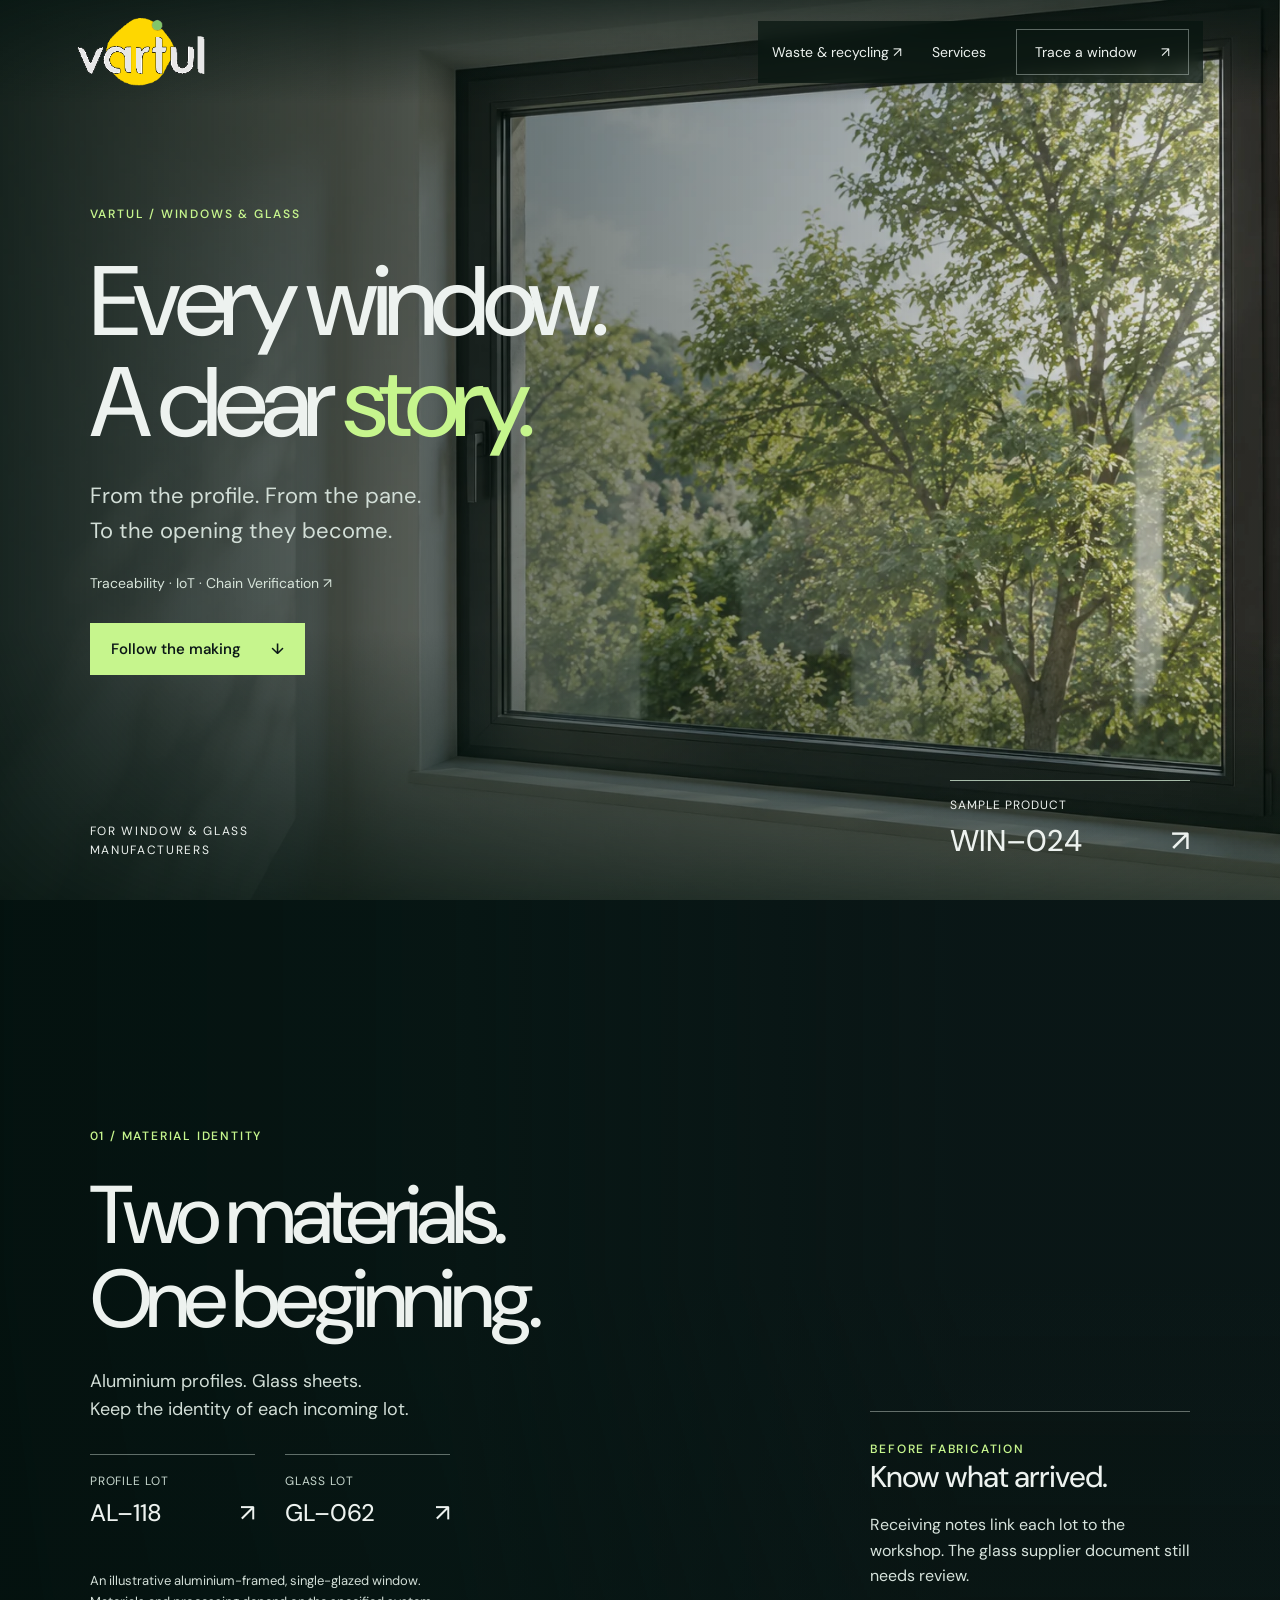
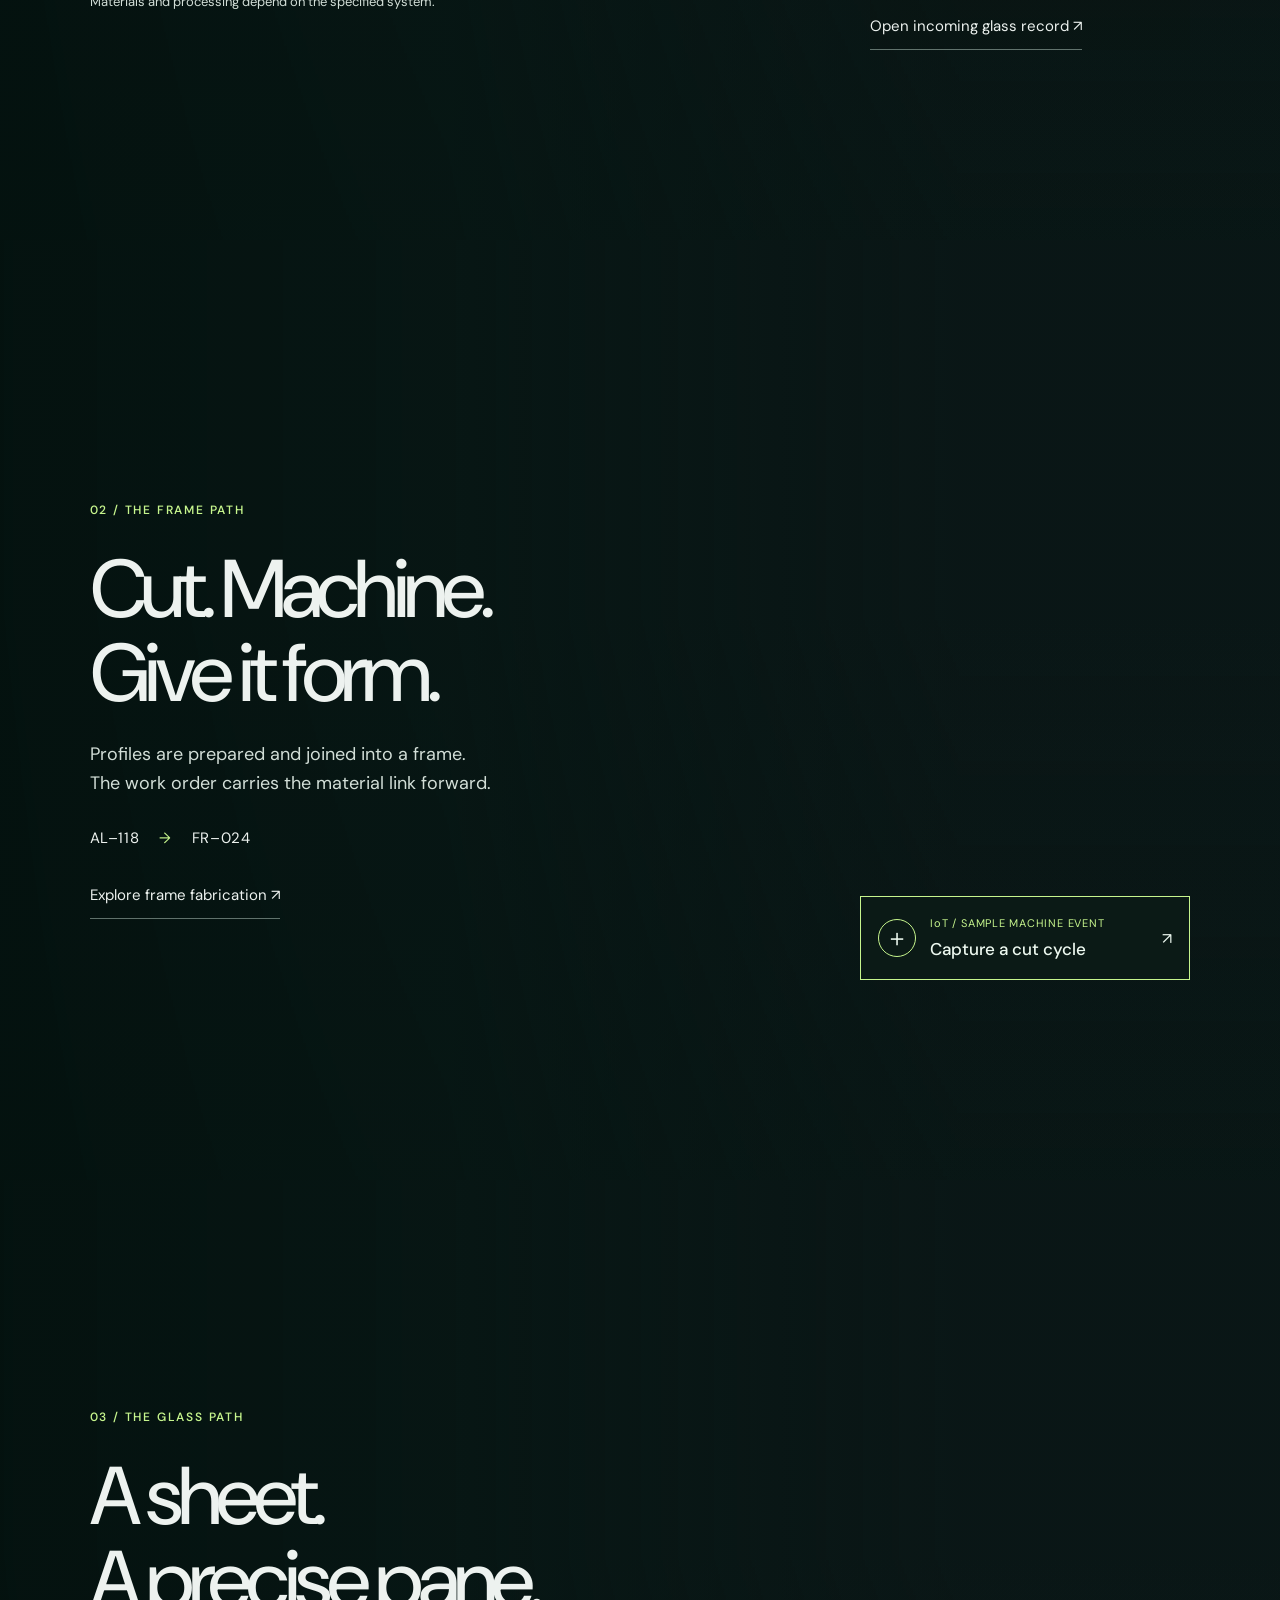
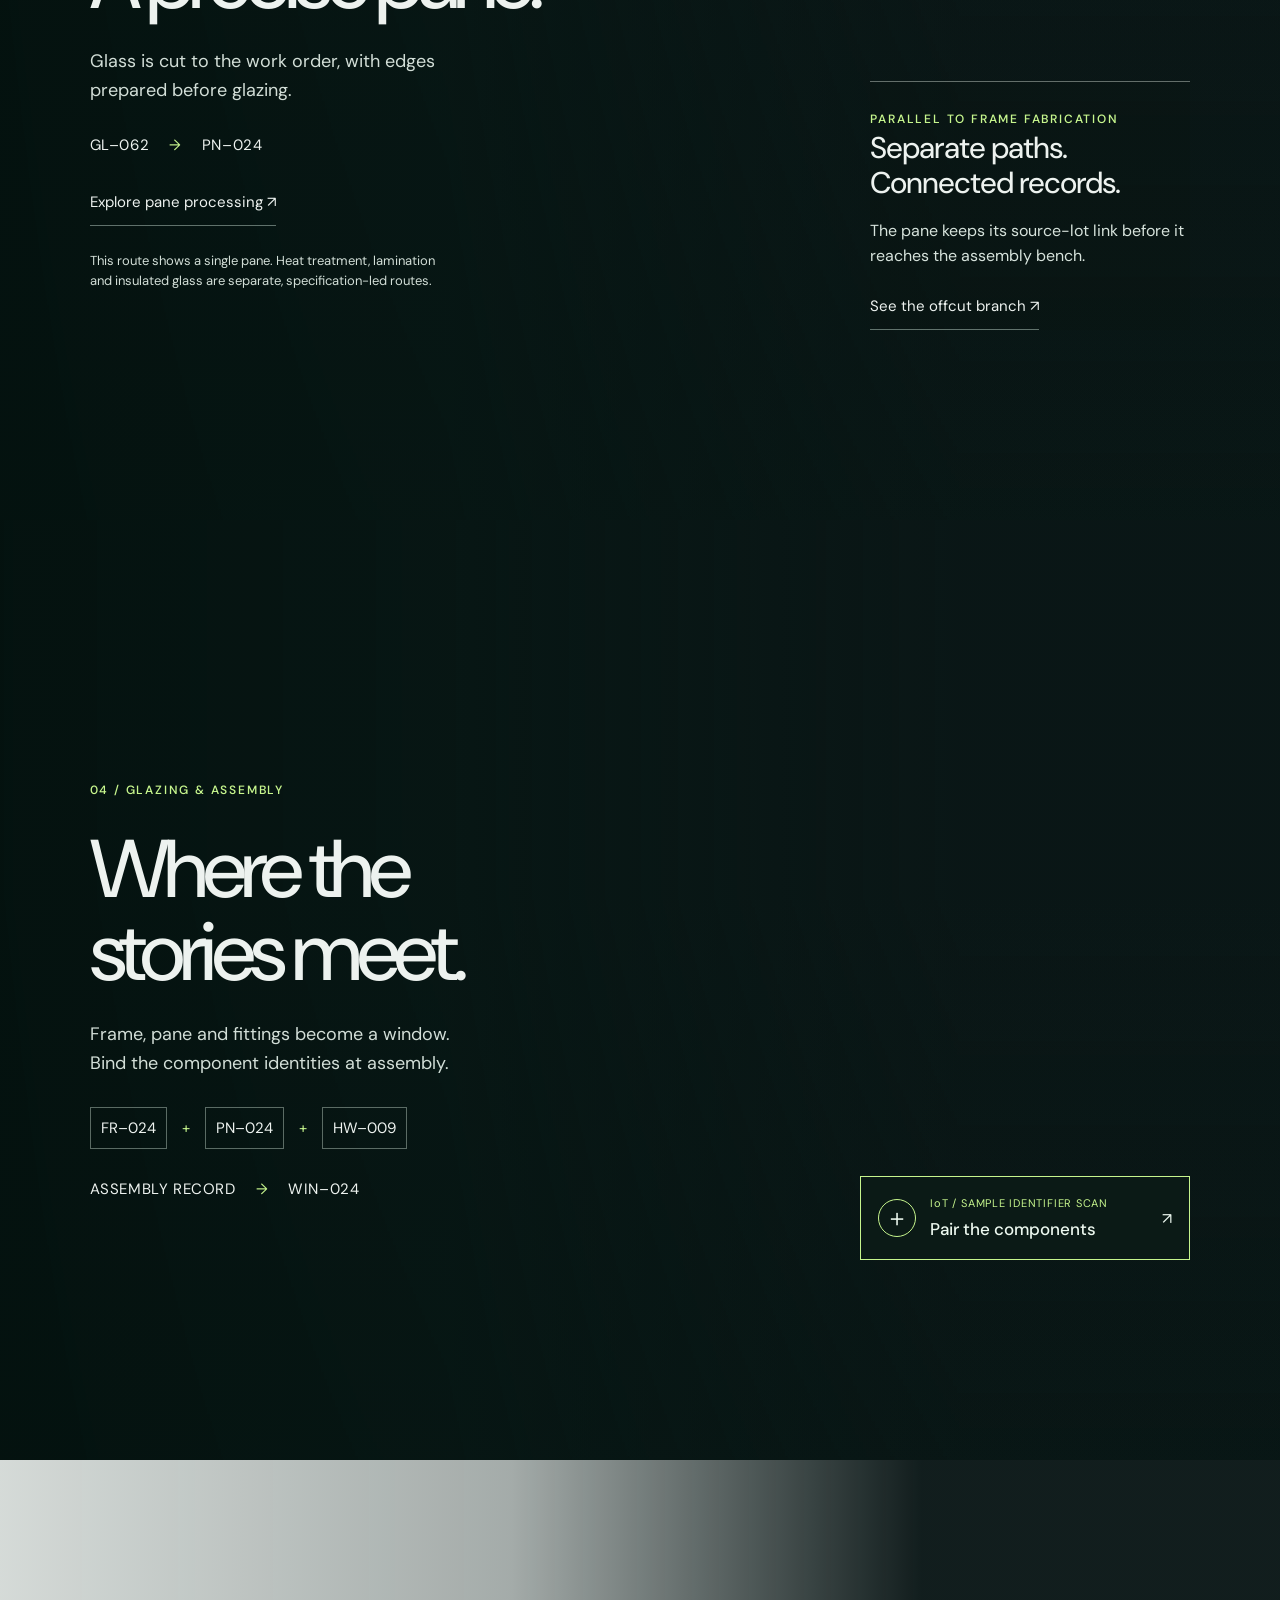
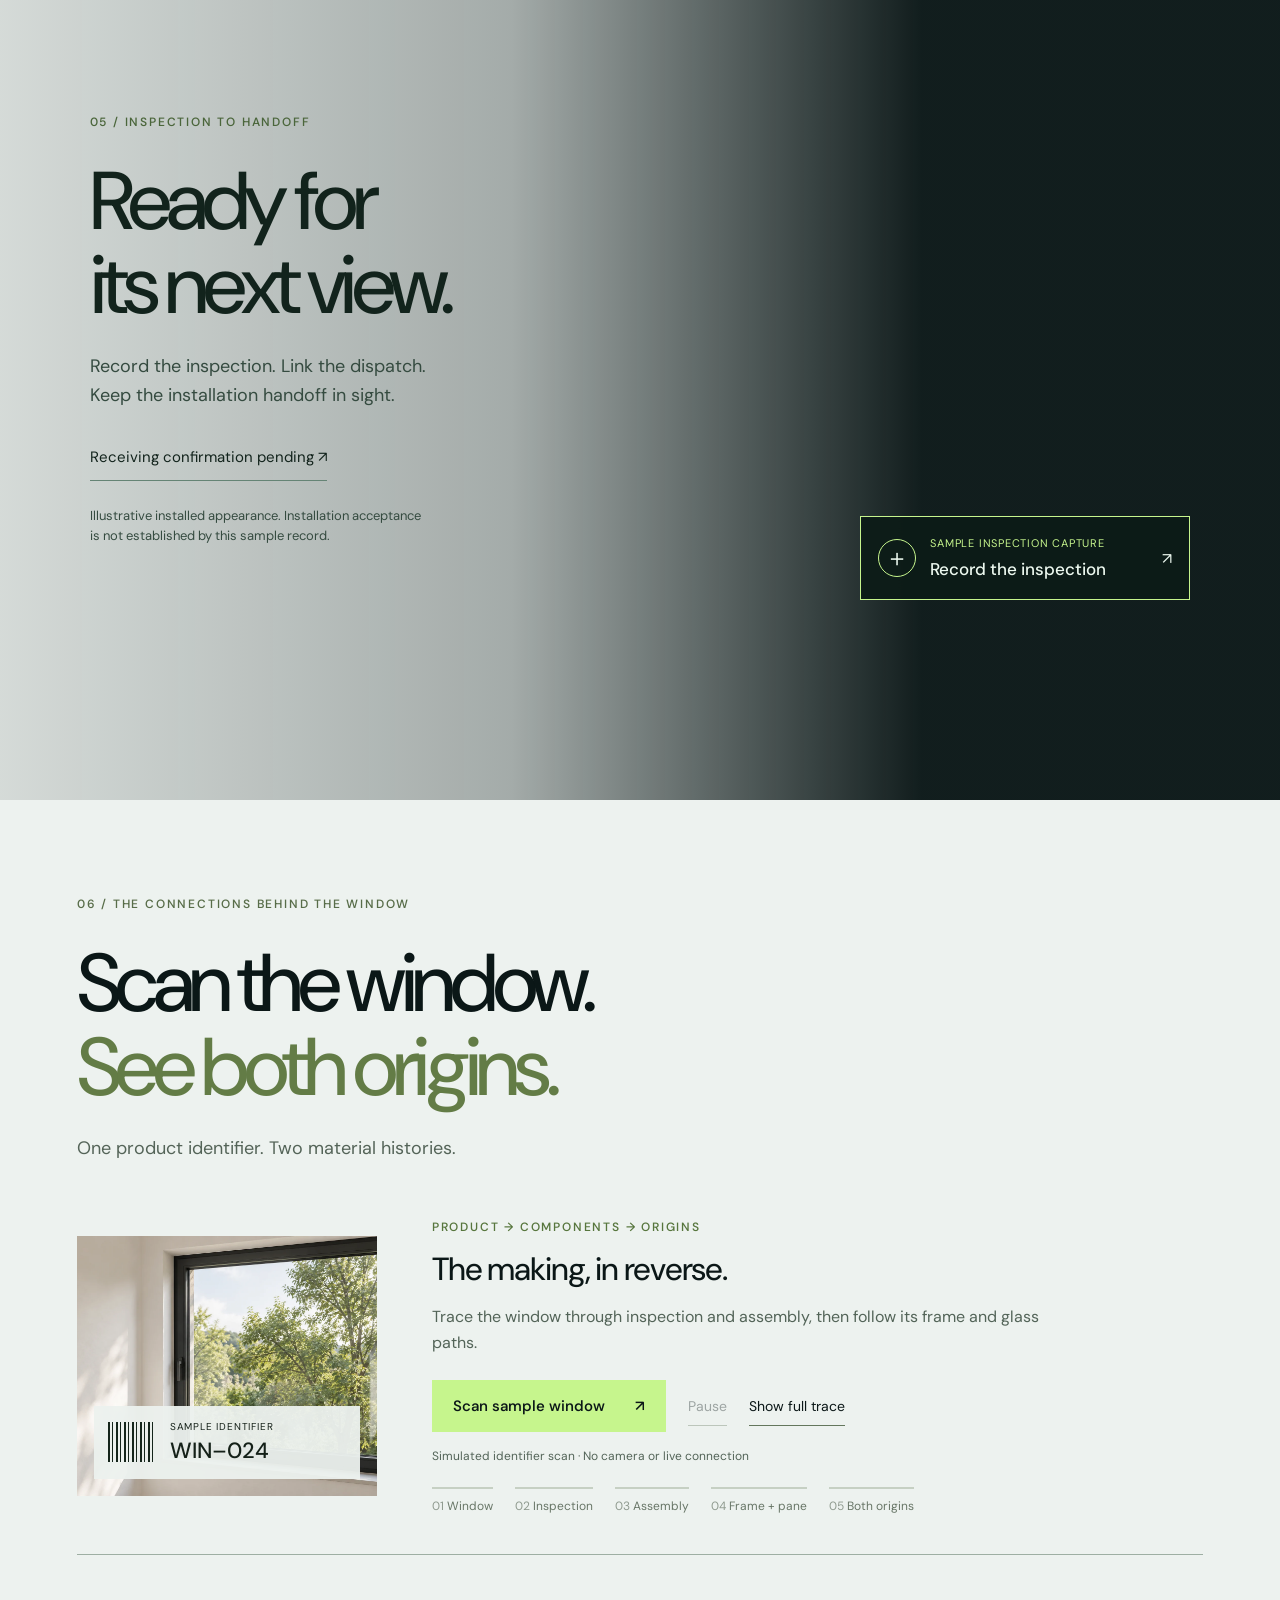
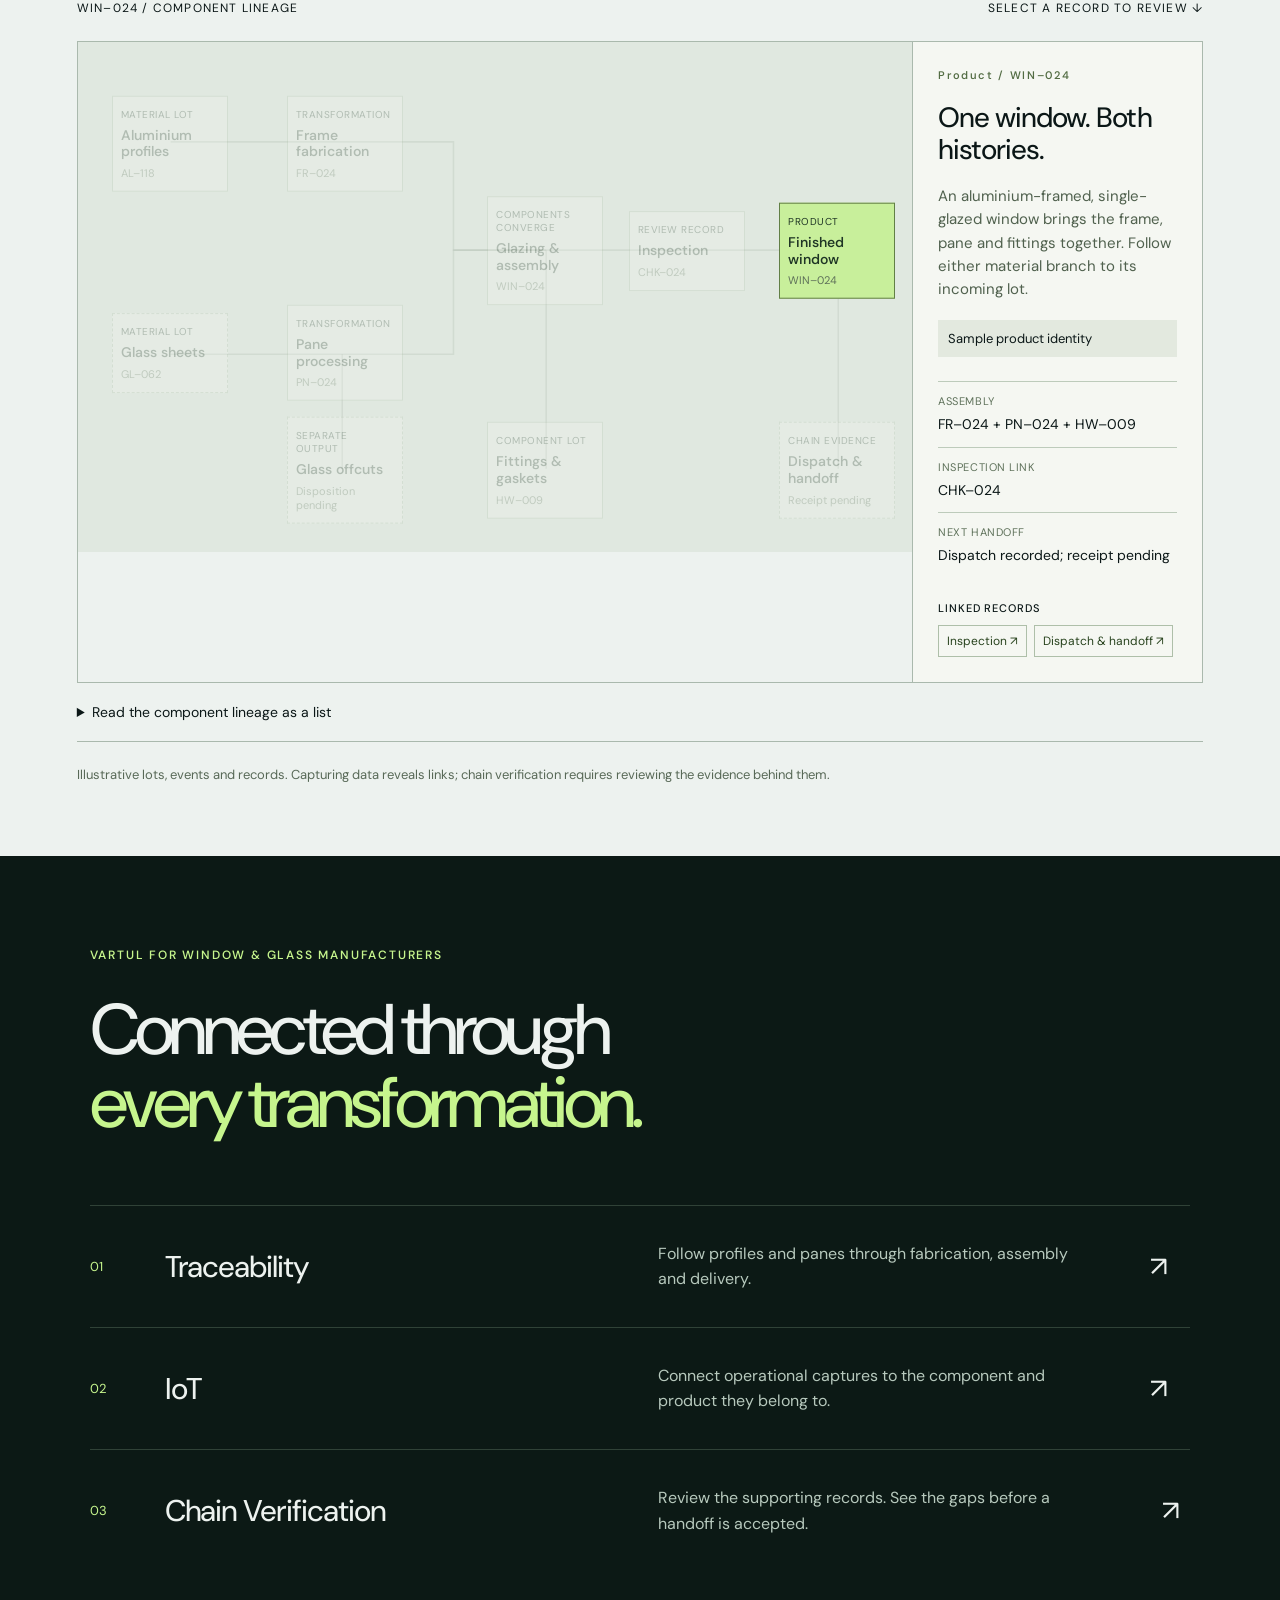
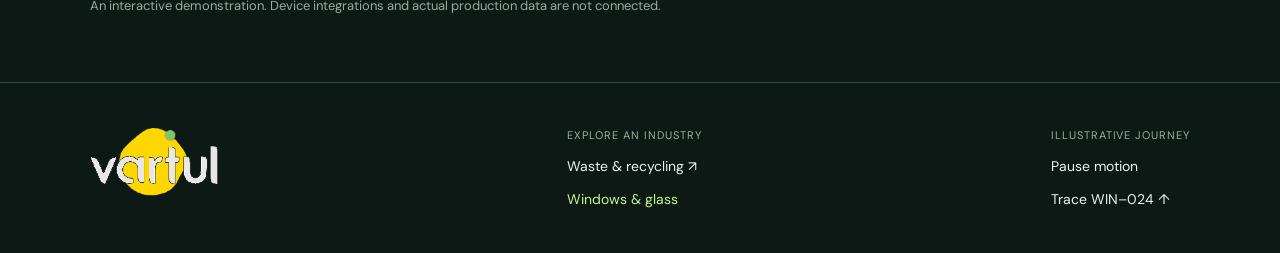
==== fenestration/index.html @ e4c8291f "Add windows and glass manufacturing companion journey" ====
<!doctype html>
<html lang="en">
<head><meta charset="utf-8"><meta name="viewport" content="width=device-width,initial-scale=1"><title>Vartul — Every window has a story.</title><meta name="description" content="Trace an illustrative aluminium window from profile and glass lots to fabrication, assembly and handoff. Explore IoT capture and chain records with Vartul."><meta name="robots" content="noindex,nofollow"><link rel="icon" href="../vartul-logo.png"><link rel="stylesheet" href="style.css?v=1"><script src="app.js?v=1" defer></script></head>
<body>
<svg class="filter-def" aria-hidden="true"><defs><filter id="white-lettering" color-interpolation-filters="sRGB"><feColorMatrix in="SourceGraphic" type="matrix" values="0 0 0 0 1 0 0 0 0 1 0 0 0 0 1 -3 -3 -3 0 1" result="whiteInk"/><feComposite in="whiteInk" in2="SourceGraphic" operator="atop"/></filter></defs></svg>
<a class="skip" href="#materials">Skip to journey</a>
<header><a href="#top" aria-label="Vartul, back to top"><img class="logo" src="../vartul-logo.png" width="189" height="100" alt="Vartul"></a><nav aria-label="Main"><a class="other-industry" href="../">Waste &amp; recycling ↗</a><a href="#services">Services</a><a class="nav-cta" href="#trace">Trace a window <span>↗</span></a></nav></header>
<div class="world" aria-hidden="true"><div class="scene active" data-scene="finished" style="--photo:url('finished.webp')"></div><div class="scene" data-scene="materials" style="--photo:url('materials.webp')"></div><div class="scene" data-scene="frame" style="--photo:url('frame.webp')"></div><div class="scene" data-scene="glass" style="--photo:url('glass.webp')"></div><div class="scene" data-scene="assembly" style="--photo:url('assembly.webp')"></div></div>
<main id="top">
<section class="hero cinematic" data-photo="finished" style="--photo:url('finished.webp')"><div class="section-copy"><p class="eyebrow">VARTUL / WINDOWS &amp; GLASS</p><h1>Every window.<br>A clear <em>story.</em></h1><p class="intro">From the profile. From the pane.<br>To the opening they become.</p><a class="text-link hero-services" href="#services">Traceability · IoT · Chain Verification ↗</a><a class="button" href="#materials">Follow the making <span>↓</span></a></div><div class="hero-bottom"><span>FOR WINDOW &amp; GLASS MANUFACTURERS</span><a href="#trace"><small>SAMPLE PRODUCT</small><strong>WIN–024 <span>↗</span></strong></a></div></section>
<section class="chapter cinematic" id="materials" data-photo="materials" style="--photo:url('materials.webp')"><div class="section-copy"><p class="eyebrow">01 / MATERIAL IDENTITY</p><h2>Two materials.<br>One beginning.</h2><p>Aluminium profiles. Glass sheets.<br>Keep the identity of each incoming lot.</p><div class="lot-pair"><button data-node="profile"><small>PROFILE LOT</small><strong>AL–118 <span>↗</span></strong></button><button data-node="sheet"><small>GLASS LOT</small><strong>GL–062 <span>↗</span></strong></button></div><p class="caption">An illustrative aluminium-framed, single-glazed window.<br>Materials and processing depend on the specified system.</p></div><div class="stage-note"><span class="eyebrow">BEFORE FABRICATION</span><h3>Know what arrived.</h3><p>Receiving notes link each lot to the workshop. The glass supplier document still needs review.</p><button class="text-link" data-node="sheet">Open incoming glass record ↗</button></div></section>
<section class="chapter cinematic" id="frame" data-photo="frame" style="--photo:url('frame.webp')"><div class="section-copy"><p class="eyebrow">02 / THE FRAME PATH</p><h2>Cut. Machine.<br>Give it form.</h2><p>Profiles are prepared and joined into a frame.<br>The work order carries the material link forward.</p><div class="path-label">AL–118 <span>→</span> FR–024</div><button class="text-link" data-node="frame">Explore frame fabrication ↗</button></div><div class="capture" data-capture="cut"><img class="capture-photo" src="frame.webp" alt="Example machine-mounted event device on the guarded profile cutting station" loading="lazy"><button class="capture-trigger" aria-expanded="false" aria-controls="capture-cut"><span class="capture-pulse" aria-hidden="true">＋</span><span><small>IoT / SAMPLE MACHINE EVENT</small><strong>Capture a cut cycle</strong></span><span aria-hidden="true">↗</span></button><div class="capture-result" id="capture-cut" hidden><small>EVENT CAPTURED · SAMPLE</small><h3>Cycle completed.</h3><div class="event-map"><span>Cutting station</span><b>→</b><strong>FR–024</strong></div><p>Work-order event linked to profile lot AL–118.</p><button class="button" data-node="frame">Open linked event <span>↗</span></button></div></div></section>
<section class="chapter cinematic" id="glass" data-photo="glass" style="--photo:url('glass.webp')"><div class="section-copy"><p class="eyebrow">03 / THE GLASS PATH</p><h2>A sheet.<br>A precise pane.</h2><p>Glass is cut to the work order, with edges<br>prepared before glazing.</p><div class="path-label">GL–062 <span>→</span> PN–024</div><button class="text-link" data-node="pane">Explore pane processing ↗</button><p class="caption">This route shows a single pane. Heat treatment, lamination<br>and insulated glass are separate, specification-led routes.</p></div><div class="stage-note"><span class="eyebrow">PARALLEL TO FRAME FABRICATION</span><h3>Separate paths.<br>Connected records.</h3><p>The pane keeps its source-lot link before it reaches the assembly bench.</p><button class="text-link" data-node="offcuts">See the offcut branch ↗</button></div></section>
<section class="chapter cinematic assembly" id="assembly" data-photo="assembly" style="--photo:url('assembly.webp')"><div class="section-copy"><p class="eyebrow">04 / GLAZING &amp; ASSEMBLY</p><h2>Where the<br>stories meet.</h2><p>Frame, pane and fittings become a window.<br>Bind the component identities at assembly.</p><div class="assembly-lots"><span>FR–024</span><b>+</b><span>PN–024</span><b>+</b><span>HW–009</span></div><div class="path-label">ASSEMBLY RECORD <span>→</span> WIN–024</div></div><div class="capture" data-capture="join"><img class="capture-photo" src="assembly.webp" alt="Example handheld scanner beside the window component identifier" loading="lazy"><button class="capture-trigger" aria-expanded="false" aria-controls="capture-join"><span class="capture-pulse" aria-hidden="true">＋</span><span><small>IoT / SAMPLE IDENTIFIER SCAN</small><strong>Pair the components</strong></span><span aria-hidden="true">↗</span></button><div class="capture-result" id="capture-join" hidden><small>IDENTIFIERS CAPTURED · SAMPLE</small><h3>Three links. One window.</h3><div class="event-map"><span>Frame · pane · fittings</span><b>→</b><strong>WIN–024</strong></div><p>The sample assembly record retains all three component identities.</p><button class="button" data-node="assembly">Review the assembly links <span>↗</span></button></div></div></section>
<section class="chapter cinematic finished" id="finished" data-photo="finished" style="--photo:url('finished.webp')"><div class="section-copy"><p class="eyebrow">05 / INSPECTION TO HANDOFF</p><h2>Ready for<br>its next view.</h2><p>Record the inspection. Link the dispatch.<br>Keep the installation handoff in sight.</p><button class="text-link" data-node="handoff">Receiving confirmation pending ↗</button><p class="caption">Illustrative installed appearance. Installation acceptance<br>is not established by this sample record.</p></div><div class="capture" data-capture="check"><button class="capture-trigger" aria-expanded="false" aria-controls="capture-check"><span class="capture-pulse" aria-hidden="true">＋</span><span><small>SAMPLE INSPECTION CAPTURE</small><strong>Record the inspection</strong></span><span aria-hidden="true">↗</span></button><div class="capture-result" id="capture-check" hidden><small>INSPECTION EVENT · SAMPLE</small><h3>Checklist attached.</h3><div class="event-map"><span>Visual + operation review</span><b>→</b><strong>WIN–024</strong></div><p>An inspection record is available. No performance rating or certification is asserted.</p><button class="button" data-node="inspection">Review inspection evidence <span>↗</span></button></div></div></section>
<section class="trace-section" id="trace" aria-labelledby="trace-title"><div class="trace-heading"><p class="eyebrow">06 / THE CONNECTIONS BEHIND THE WINDOW</p><h2 id="trace-title">Scan the window.<br><em>See both origins.</em></h2><p>One product identifier. Two material histories.</p></div><div class="scan-console"><div class="scan-product"><img src="finished.webp" alt="Illustrative finished aluminium-framed glazed window"><div class="product-tag"><span class="barcode" aria-hidden="true"></span><span><small>SAMPLE IDENTIFIER</small><strong>WIN–024</strong></span></div><span class="scan-beam" aria-hidden="true"></span></div><div class="scan-controls"><p class="eyebrow" id="scan-kicker">PRODUCT → COMPONENTS → ORIGINS</p><h3 id="scan-heading">The making, in reverse.</h3><p id="scan-copy">Trace the window through inspection and assembly, then follow its frame and glass paths.</p><div class="control-row"><button class="button" id="scan-start">Scan sample window <span>↗</span></button><button class="quiet" id="scan-pause" disabled>Pause</button><button class="quiet" id="scan-skip">Show full trace</button></div><p class="caption">Simulated identifier scan · No camera or live connection</p><ol class="scan-steps" aria-label="Reverse trace progress"><li>Window</li><li>Inspection</li><li>Assembly</li><li>Frame + pane</li><li>Both origins</li></ol></div></div>
<div class="network-head"><span>WIN–024 / COMPONENT LINEAGE</span><span>SELECT A RECORD TO REVIEW ↓</span></div><div class="network-layout"><div class="network" aria-label="Window lineage network"><svg class="edges" viewBox="0 0 900 490" preserveAspectRatio="none" aria-hidden="true"><path data-edge="profile frame" d="M100 96H285"/><path data-edge="sheet pane" d="M100 300H285"/><path data-edge="frame assembly" d="M285 96H405V200H505"/><path data-edge="pane assembly" d="M285 300H405V200H505"/><path data-edge="hardware assembly" d="M505 410V200"/><path data-edge="assembly inspection" d="M505 200H657"/><path data-edge="inspection window" d="M657 200H820"/><path data-edge="pane offcuts" d="M285 300V410"/><path data-edge="window handoff" d="M820 200V410"/></svg><div id="network-nodes"></div></div><aside class="record-panel" id="record-panel" aria-labelledby="record-title" tabindex="-1"><div id="record-content"></div></aside></div><details class="linear-view"><summary>Read the component lineage as a list</summary><ol><li><button data-node="profile">Profile lot AL–118</button> → <button data-node="frame">Frame fabrication FR–024</button></li><li><button data-node="sheet">Glass lot GL–062</button> → <button data-node="pane">Pane processing PN–024</button></li><li>Frame + pane + <button data-node="hardware">fittings HW–009</button> → <button data-node="assembly">Assembly</button></li><li>Assembly → <button data-node="inspection">Inspection</button> → <button data-node="window">Window WIN–024</button></li><li>Window → <button data-node="handoff">Dispatch and installation handoff</button></li><li>Pane cutting → <button data-node="offcuts">Offcut record</button></li></ol></details><p class="trace-note">Illustrative lots, events and records. Capturing data reveals links; chain verification requires reviewing the evidence behind them.</p><p class="sr-only" id="scan-announcement" role="status"></p></section>
<section class="services" id="services"><p class="eyebrow">VARTUL FOR WINDOW &amp; GLASS MANUFACTURERS</p><h2>Connected through<br><em>every transformation.</em></h2><div class="service-row"><span>01</span><h3>Traceability</h3><p>Follow profiles and panes through fabrication, assembly and delivery.</p><a href="#trace" aria-label="Explore traceability">↗</a></div><div class="service-row"><span>02</span><h3>IoT</h3><p>Connect operational captures to the component and product they belong to.</p><a href="#frame" aria-label="Explore sample IoT capture">↗</a></div><div class="service-row"><span>03</span><h3>Chain Verification</h3><p>Review the supporting records. See the gaps before a handoff is accepted.</p><button data-node="handoff" aria-label="Review sample handoff">↗</button></div><p class="caption">An interactive demonstration. Device integrations and actual production data are not connected.</p></section>
<footer><a href="#top"><img class="logo" src="../vartul-logo.png" alt="Vartul" width="189" height="100"></a><div><span>EXPLORE AN INDUSTRY</span><a href="../">Waste &amp; recycling ↗</a><a href="#top" aria-current="page">Windows &amp; glass</a></div><div><span>ILLUSTRATIVE JOURNEY</span><button id="motion-toggle" aria-pressed="false">Pause motion</button><a href="#trace">Trace WIN–024 ↑</a></div></footer>
</main></body></html>
---- fenestration/style.css ----
@import url('https://fonts.googleapis.com/css2?family=DM+Sans:wght@400;450;500;550;600;650&display=swap');
:root{--ink:#0b1717;--paper:#edf2ef;--lime:#c6f58d;--muted:#b7c9c3;font-family:'DM Sans',Arial,sans-serif;color:var(--paper);background:var(--ink);font-synthesis:none}*{box-sizing:border-box}html{scroll-behavior:smooth;scroll-padding-top:90px}body{margin:0}button,a{-webkit-tap-highlight-color:transparent}button{font:inherit;color:inherit;cursor:pointer}a{color:inherit;text-decoration:none}button:focus-visible,a:focus-visible,summary:focus-visible{outline:3px solid var(--lime);outline-offset:5px}button:disabled{cursor:default}h1,h2,h3,p{margin:0}h1,h2{font-weight:450;letter-spacing:-.065em;line-height:1.02}h1{font-size:clamp(70px,7.7vw,124px)}h2{font-size:clamp(55px,6.4vw,98px)}h3{font-weight:450;letter-spacing:-.035em;line-height:1.17}em{font-style:normal;color:var(--lime)}p{font-size:18px;line-height:1.6}button{border:0}header{position:absolute;z-index:10;top:0;left:0;width:100%;display:flex;align-items:center;justify-content:space-between;padding:18px 6%;gap:20px}header nav{display:flex;gap:30px;align-items:center;font-size:14px}.logo{display:block;width:128px;height:auto;filter:url('#white-lettering');background:transparent}.nav-cta{border:1px solid #d9e5df66;padding:13px 18px}.nav-cta span{margin-left:20px}.filter-def{position:absolute;width:0;height:0}.skip:focus{position:fixed;z-index:99;top:10px;left:10px;background:var(--lime);color:var(--ink);padding:15px}.skip:not(:focus),.sr-only{position:absolute;width:1px;height:1px;overflow:hidden;clip:rect(0,0,0,0)}.world{position:fixed;inset:0;z-index:-1;background:#172723}.scene{position:absolute;inset:0;background-image:var(--photo);background-size:cover;background-position:center;opacity:0;transition:opacity 1s}.scene.active{opacity:1}.cinematic{position:relative;isolation:isolate;padding:120px 7%;display:flex;align-items:center;justify-content:space-between;gap:7%;min-height:100svh}.cinematic:before{content:'';position:absolute;inset:0;z-index:-1;background:linear-gradient(90deg,#04120fea 0%,#061613b5 35%,#0616131a 75%),linear-gradient(0deg,#06161350,transparent 60%)}.hero{min-height:max(820px,100svh);padding-top:160px;padding-bottom:180px}.hero:before{background:linear-gradient(90deg,#061511e8,#06151170 52%,#06151115),linear-gradient(0deg,#071911bb,transparent 30%)}.eyebrow{font-size:12px;font-weight:550;letter-spacing:.15em;color:var(--lime);line-height:1.6;margin-bottom:28px}.intro{margin:28px 0 20px;font-size:22px;color:#dae5df}.text-link{display:inline-block;background:none;padding:12px 0;border-bottom:1px solid #b1c6bc88;font-size:15px;line-height:1.4;text-align:left}.hero-services{display:block;width:fit-content;border:0;padding:0;margin-bottom:30px;font-size:14px;color:#d7e4da}.button{display:inline-flex;align-items:center;justify-content:space-between;gap:30px;padding:17px 21px;background:var(--lime);color:var(--ink);font-size:15px;font-weight:550;line-height:1.2}.button:hover{background:#d9ffb1}.hero-bottom{position:absolute;left:7%;right:7%;bottom:40px;display:flex;align-items:end;justify-content:space-between;gap:20px}.hero-bottom>span{font-size:12px;letter-spacing:.14em;max-width:270px;line-height:1.6}.hero-bottom>a{border-top:1px solid #a7bca9;padding-top:16px;width:240px}.hero-bottom small,.capture small,.product-tag small,.lot-pair small{display:block;font-size:12px;letter-spacing:.08em;margin-bottom:8px}.hero-bottom strong{display:flex;justify-content:space-between;font-size:30px;font-weight:450}.chapter{min-height:940px}.section-copy{max-width:660px}.section-copy>p:not(.eyebrow){margin-top:25px;color:#d2ded7}.section-copy>.text-link{margin-top:25px}.section-copy .caption{font-size:13px;line-height:1.6;color:#b4c4ba;margin-top:35px}.stage-note{max-width:320px;border-top:1px solid #c9d4cb77;padding-top:25px;background:#0a18121a;align-self:flex-end;margin-bottom:70px}.stage-note .eyebrow{font-size:12px;margin-bottom:17px}.stage-note h3{font-size:30px;margin-bottom:18px}.stage-note p{font-size:16px;color:#d7e3dc;margin-bottom:15px}.lot-pair{display:flex;gap:30px;margin-top:30px}.lot-pair button{min-width:150px;text-align:left;padding:18px 0;background:none;border-top:1px solid #c7d6cd77}.lot-pair strong{font-size:24px;font-weight:450;display:flex;justify-content:space-between;gap:24px}.lot-pair small{color:#c7d7ce}.path-label{margin-top:30px;display:flex;align-items:center;gap:20px;font-size:15px;letter-spacing:.04em}.path-label span{color:var(--lime)}.assembly-lots{display:flex;align-items:center;gap:15px;margin-top:30px;font-size:15px}.assembly-lots span{padding:10px;border:1px solid #bccfc477}.assembly-lots b{font-weight:400;color:var(--lime)}.capture{width:330px;flex-shrink:0;align-self:flex-end;margin-bottom:80px}.capture-trigger{width:100%;background:#0c1c17eb;backdrop-filter:blur(10px);border:1px solid #c6f58d;color:#ecf8ef;display:flex;gap:14px;align-items:center;text-align:left;padding:19px 17px}.capture-trigger>span:last-child{margin-left:auto}.capture strong{font-size:17px;font-weight:500}.capture small{font-size:11px;color:#c6f58d;letter-spacing:.07em}.capture-pulse{display:grid;place-items:center;flex-shrink:0;border:1px solid var(--lime);border-radius:50%;width:38px;height:38px;font-size:24px;animation:pulse 2.8s infinite}.capture-result{background:#0c1c17f5;padding:24px;border:1px solid #7a9b65;border-top:0}.capture-result[hidden]{display:none}.capture-result h3{font-size:28px;margin:12px 0 20px}.capture-result p{font-size:15px;color:#c8d8ce;margin:18px 0}.capture-result .button{width:100%;font-size:14px;padding:15px}.event-map{border-top:1px solid #71876b;border-bottom:1px solid #71876b;padding:14px 0;display:flex;align-items:center;gap:12px;font-size:13px}.event-map strong{font-size:14px;white-space:nowrap}.event-map b{color:var(--lime)}.finished:before{background:linear-gradient(90deg,#e9eeebe8,#edf2efad 40%,#edf2ef08 72%)}.finished{color:#12231c}.finished .eyebrow{color:#4b663b}.finished .section-copy>p:not(.eyebrow){color:#354b40}.finished .text-link{border-color:#658475}.trace-section{background:var(--paper);color:var(--ink);padding:95px 6% 70px;position:relative}.trace-heading .eyebrow{color:#586d49}.trace-heading em{color:#637c46}.trace-heading p:last-child{margin-top:25px;color:#546458}.scan-console{display:grid;grid-template-columns:300px 1fr;gap:55px;align-items:center;margin:55px 0 45px;padding-bottom:40px;border-bottom:1px solid #9eafa3}.scan-product{position:relative;height:260px;overflow:hidden;background:#223e32}.scan-product>img{width:100%;height:100%;object-fit:cover}.product-tag{position:absolute;bottom:17px;left:17px;right:17px;background:#edf2eff2;padding:14px;display:flex;align-items:center;gap:16px;color:#142018}.product-tag strong{font-size:22px;font-weight:500}.product-tag small{font-size:10px;margin-bottom:3px}.barcode{display:block;width:46px;height:40px;background:repeating-linear-gradient(90deg,#15251b 0 2px,transparent 2px 4px,#15251b 4px 5px,transparent 5px 8px)}.scan-controls .eyebrow{color:#57763d;margin-bottom:14px}.scan-controls h3{font-size:32px}.scan-controls>p:not(.eyebrow){font-size:16px;color:#536458;margin-top:15px;max-width:650px}.control-row{display:flex;gap:22px;align-items:center;flex-wrap:wrap;margin-top:25px}.quiet{background:none;padding:10px 0;font-size:14px;border-bottom:1px solid #64775d}.quiet:disabled{opacity:.35}.scan-controls>.caption{font-size:12px!important}.scan-steps{padding:0;margin:20px 0 0;display:flex;flex-wrap:wrap;gap:12px 22px;list-style:none;counter-reset:scan}.scan-steps li{counter-increment:scan;font-size:12px;color:#687667;padding-top:9px;border-top:2px solid #c6d0c3}.scan-steps li:before{content:'0' counter(scan) ' ';opacity:.7}.scan-steps li.revealed{border-color:#63883e;color:#29441e}.scan-steps li.current{font-weight:650}.scan-beam{display:none;position:absolute;top:10%;left:0;right:0;height:2px;background:var(--lime);box-shadow:0 0 14px #c6f58d}.scanning .scan-beam{display:block;animation:scan 2.2s linear infinite}.network-head{display:flex;justify-content:space-between;gap:20px;font-size:12px;letter-spacing:.1em;margin-bottom:25px}.network-layout{display:grid;grid-template-columns:minmax(0,1fr) 290px;border:1px solid #aab9ad}.network{position:relative;height:510px;background:#e0e8e0}.edges{position:absolute;inset:0;width:100%;height:100%;pointer-events:none}.edges path{fill:none;stroke:#94a795;stroke-width:1.6;opacity:.2;transition:opacity .5s,stroke .5s}.edges path.revealed{opacity:.85}.edges path.selected{stroke:#426425;stroke-width:2.5;opacity:1}.net-node{position:absolute;left:var(--x);top:var(--y);transform:translate(-50%,-50%);background:#f5f7f2;border:1px solid #adbfa7;color:#1f3525;width:126px;min-height:75px;padding:11px 8px;display:flex;flex-direction:column;text-align:left;gap:6px;transition:opacity .5s,background .3s;opacity:.24}.net-node:disabled{pointer-events:none}.net-node.revealed{opacity:1}.net-node[aria-pressed=true]{background:#c8ef9b;border-color:#627f46}.net-node small{font-size:10px;letter-spacing:.05em;text-transform:uppercase}.net-node strong{font-size:14px;font-weight:550;line-height:1.2}.net-node .node-id{font-size:11px;color:#5e7059}.net-node.gap{border-style:dashed}.record-panel{padding:25px;background:#f5f7f2;border-left:1px solid #aab9ad;scroll-margin-top:25px}.record-panel .eyebrow{color:#526c43;margin-bottom:18px;font-size:11px}.record-panel h3{font-size:28px;margin-bottom:18px}.record-panel p{font-size:15px;color:#50614e;line-height:1.55}.record-state{display:block;font-size:13px;background:#e3e9df;padding:10px;margin:19px 0}.record-state.gap{background:#f0dfb8;color:#644715}.record-panel dl{margin:24px 0}.record-panel dl div{border-top:1px solid #bdcbbb;padding:12px 0}.record-panel dt{font-size:11px;text-transform:uppercase;letter-spacing:.05em;color:#5f725b}.record-panel dd{font-size:14px;margin:6px 0 0;line-height:1.45}.record-panel h4{font-size:11px;letter-spacing:.08em;text-transform:uppercase;font-weight:500;margin:20px 0 10px}.record-links{display:flex;gap:7px;flex-wrap:wrap}.record-links button{font-size:12px;background:none;padding:7px 8px;border:1px solid #aebfa9;color:#28431e}.linear-view{border-bottom:1px solid #aab9ad;padding:20px 0;font-size:14px}.linear-view summary{cursor:pointer}.linear-view li{margin:13px 0;font-size:15px;line-height:1.7}.linear-view button{padding:0;border-bottom:1px solid #8c9f83;background:none;font-size:inherit}.trace-note{font-size:13px;color:#586957;margin-top:23px;max-width:850px}.services{background:#0c1915;padding:90px 7% 65px}.services h2{font-size:clamp(48px,5.6vw,82px);margin-bottom:65px}.service-row{display:grid;grid-template-columns:45px 1.2fr 1.2fr 40px;gap:30px;padding:35px 0;border-top:1px solid #66806a66;align-items:center}.service-row>span{font-size:13px;color:var(--lime)}.service-row h3{font-size:30px}.service-row p{font-size:16px;max-width:420px;color:#b7c9bd}.service-row>a,.service-row>button{font-size:28px;background:none;padding:0}.services>.caption{font-size:13px;color:#99ad9f;margin-top:25px}footer{display:flex;justify-content:space-between;gap:40px;align-items:flex-start;background:#0c1915;padding:45px 7%;border-top:1px solid #344d3d}footer>div{display:flex;flex-direction:column;gap:15px;font-size:14px}footer span{font-size:11px;letter-spacing:.09em;color:#9bb49f}footer button{text-align:left;background:none;padding:0;font-size:14px}footer [aria-current]{color:var(--lime)}@keyframes pulse{50%{box-shadow:0 0 0 7px #c6f58d20}}@keyframes scan{to{top:90%}}.motion-paused *,.scan-paused .scan-beam{animation-play-state:paused!important}.motion-paused{scroll-behavior:auto}.motion-paused .scene{transition:none}
@media(min-width:1600px){.cinematic{padding-left:max(7%,calc((100vw - 1450px)/2));padding-right:max(7%,calc((100vw - 1450px)/2))}.network-layout{grid-template-columns:minmax(0,1fr) 340px}.net-node{width:150px}}
@media(max-width:1150px){header nav{gap:20px}.chapter{gap:30px;min-height:900px}.section-copy{max-width:55%}.section-copy h2{font-size:64px}.capture{width:300px}.stage-note{width:280px}.network-layout{grid-template-columns:1fr}.network{height:490px}.record-panel{border-left:0;border-top:1px solid #aab9ad}.record-panel dl{display:grid;grid-template-columns:repeat(3,1fr);gap:25px}.record-panel p{max-width:760px}.record-panel h3{font-size:32px}.scan-console{grid-template-columns:260px 1fr;gap:35px}.control-row{gap:15px}}
@media(max-width:700px){html{scroll-padding-top:20px}header{padding:15px 6%;align-items:center}.logo{width:104px}header nav{gap:14px;font-size:12px}.other-industry{display:none}.nav-cta{padding:11px}.nav-cta span{margin-left:8px}h1{font-size:clamp(59px,11vw,76px)}h2{font-size:54px}.world{display:none}.cinematic{background-image:var(--photo);background-size:cover;background-position:60% center;display:block;padding:80px 7%;min-height:820px}.cinematic:before{background:linear-gradient(90deg,#061510db,#06151066),linear-gradient(0deg,#061510d9,transparent 70%)}.hero{min-height:850px;padding-top:185px;padding-bottom:190px;background-position:58% center}.hero:before{background:linear-gradient(90deg,#061511e8,#06151160)}.hero-bottom{bottom:30px;gap:20px}.hero-bottom>span{font-size:10px;max-width:130px}.hero-bottom>a{width:165px}.hero-bottom strong{font-size:25px}.hero-bottom small{font-size:10px}.eyebrow{font-size:12px;margin-bottom:25px}.intro{font-size:19px}.hero-services{font-size:12px;line-height:1.7;max-width:250px}.section-copy{max-width:none}.section-copy h2{font-size:54px}.section-copy>p:not(.eyebrow){font-size:17px}.section-copy .caption{font-size:13px!important}.section-copy br{display:initial}.stage-note{width:auto;max-width:100%;margin:100px 0 0;padding-top:24px}.stage-note h3{font-size:28px}.stage-note p{max-width:320px}.chapter{min-height:900px}.capture{width:100%;margin:220px 0 0}.capture strong{font-size:16px}.capture small{font-size:11px}.capture-result{padding:23px}.finished:before{background:linear-gradient(90deg,#eaf0ecd9,#eaf0ec8c),linear-gradient(0deg,#eaf0ec77,transparent)}.finished .capture{margin-top:200px}.assembly-lots{gap:9px;font-size:14px}.assembly-lots span{padding:9px}.path-label{font-size:13px;gap:12px}.trace-section{padding:65px 6% 45px}.trace-heading h2{font-size:47px}.trace-heading p:last-child{font-size:16px}.scan-console{display:flex;flex-direction:column;gap:25px;align-items:stretch;margin:35px 0}.scan-product{height:200px}.scan-product>img{object-position:center 47%}.product-tag{left:auto;right:13px;width:170px}.product-tag strong{font-size:20px}.scan-controls h3{font-size:28px}.scan-controls .eyebrow{font-size:11px}.scan-controls>p:not(.eyebrow){font-size:15px}.control-row{gap:14px}.control-row .button{padding:15px;gap:15px}.scan-steps{gap:12px}.scan-steps li{font-size:11px}.network-head{display:block;line-height:1.7;font-size:11px}.network-head>span{display:block}.network{height:auto;padding:18px 14px}.edges{display:none}#network-nodes{display:grid;grid-template-columns:1fr 1fr;gap:13px}.net-node{position:static;transform:none;width:auto;min-height:90px;padding:13px;opacity:.24}.net-node strong{font-size:15px}.net-node small,.net-node .node-id{font-size:11px}.net-node[data-id=assembly],.net-node[data-id=inspection],.net-node[data-id=window],.net-node[data-id=handoff]{grid-column:1/-1;min-height:77px;position:relative}.net-node[data-id=assembly]:before,.net-node[data-id=inspection]:before,.net-node[data-id=window]:before,.net-node[data-id=handoff]:before{content:'↓';position:absolute;left:50%;top:-17px;color:#52723f;font-size:14px}.record-panel{padding:24px 20px}.record-panel dl{display:block}.record-panel dl div{padding:13px 0}.record-panel h3{font-size:29px}.linear-view ol{padding-left:20px}.services{padding:65px 7% 50px}.services h2{font-size:46px;margin-bottom:45px}.service-row{grid-template-columns:24px 1fr 25px;gap:12px;padding:25px 0}.service-row h3{font-size:26px}.service-row p{grid-column:2;grid-row:2;font-size:15px}.service-row>a,.service-row>button{grid-column:3;grid-row:1}.services>.caption{font-size:12px}footer{flex-wrap:wrap;padding:35px 7%;gap:35px}footer>a{width:100%}footer>div{font-size:13px;gap:13px}}
@media(prefers-reduced-motion:reduce){html{scroll-behavior:auto}*,*:before,*:after{animation:none!important;transition:none!important}}
header{background:linear-gradient(#061511b8,transparent)}
.trace-section.scan-open{padding-top:35px}.scan-open .trace-heading{display:none}.scan-open .scan-console{margin-top:0;margin-bottom:25px;padding-bottom:25px}.scan-open .scan-product{height:190px}.scan-open .scan-controls>p:not(.eyebrow){margin-top:10px}.scan-open .control-row{margin-top:15px}.scan-open .scan-steps{margin-top:15px}
@media(max-width:700px){.trace-section.scan-open{padding-top:35px}.scan-open .scan-product{height:170px}}
@media(min-width:1151px) and (max-width:1350px){.net-node{width:116px}}
@media(max-width:700px){.net-node[data-id=hardware]{grid-column:1/-1;min-height:77px}.net-node[data-id=offcuts]{grid-column:1/-1;order:10;min-height:77px;margin-top:12px}}
.scan-controls h3{min-height:38px}.scan-controls #scan-copy{min-height:51px}
@media(max-width:700px){.scan-controls h3{min-height:66px}.scan-controls #scan-copy{min-height:72px}}
@media(max-width:700px){.net-node{left:auto;top:auto}}
.capture-photo{display:none}@media(max-width:700px){.capture-photo{display:block;width:100%;height:190px;object-fit:cover;object-position:center bottom;border:1px solid #789f64;border-bottom:0}.capture:has(.capture-photo){margin-top:120px}}
.product-tag strong{white-space:nowrap}@media(max-width:700px){.product-tag{width:182px}.product-tag strong{font-size:18px}}
.lot-pair{max-width:360px}.lot-pair button{min-width:0;flex:1}
@media(max-width:350px){header nav>a[href="#services"]{display:none}.lot-pair{gap:20px}.section-copy h2{font-size:48px}.assembly-lots{gap:6px;font-size:12px}}
.network-layout>*{min-width:0}@media(max-width:1150px){.network-layout{grid-template-columns:minmax(0,1fr)}}@media(max-width:700px){#network-nodes{grid-template-columns:repeat(2,minmax(0,1fr))}.net-node{min-width:0;overflow-wrap:anywhere}}
@media(min-width:701px){header nav{background:#071610b8;padding:8px 14px;backdrop-filter:blur(8px)}}
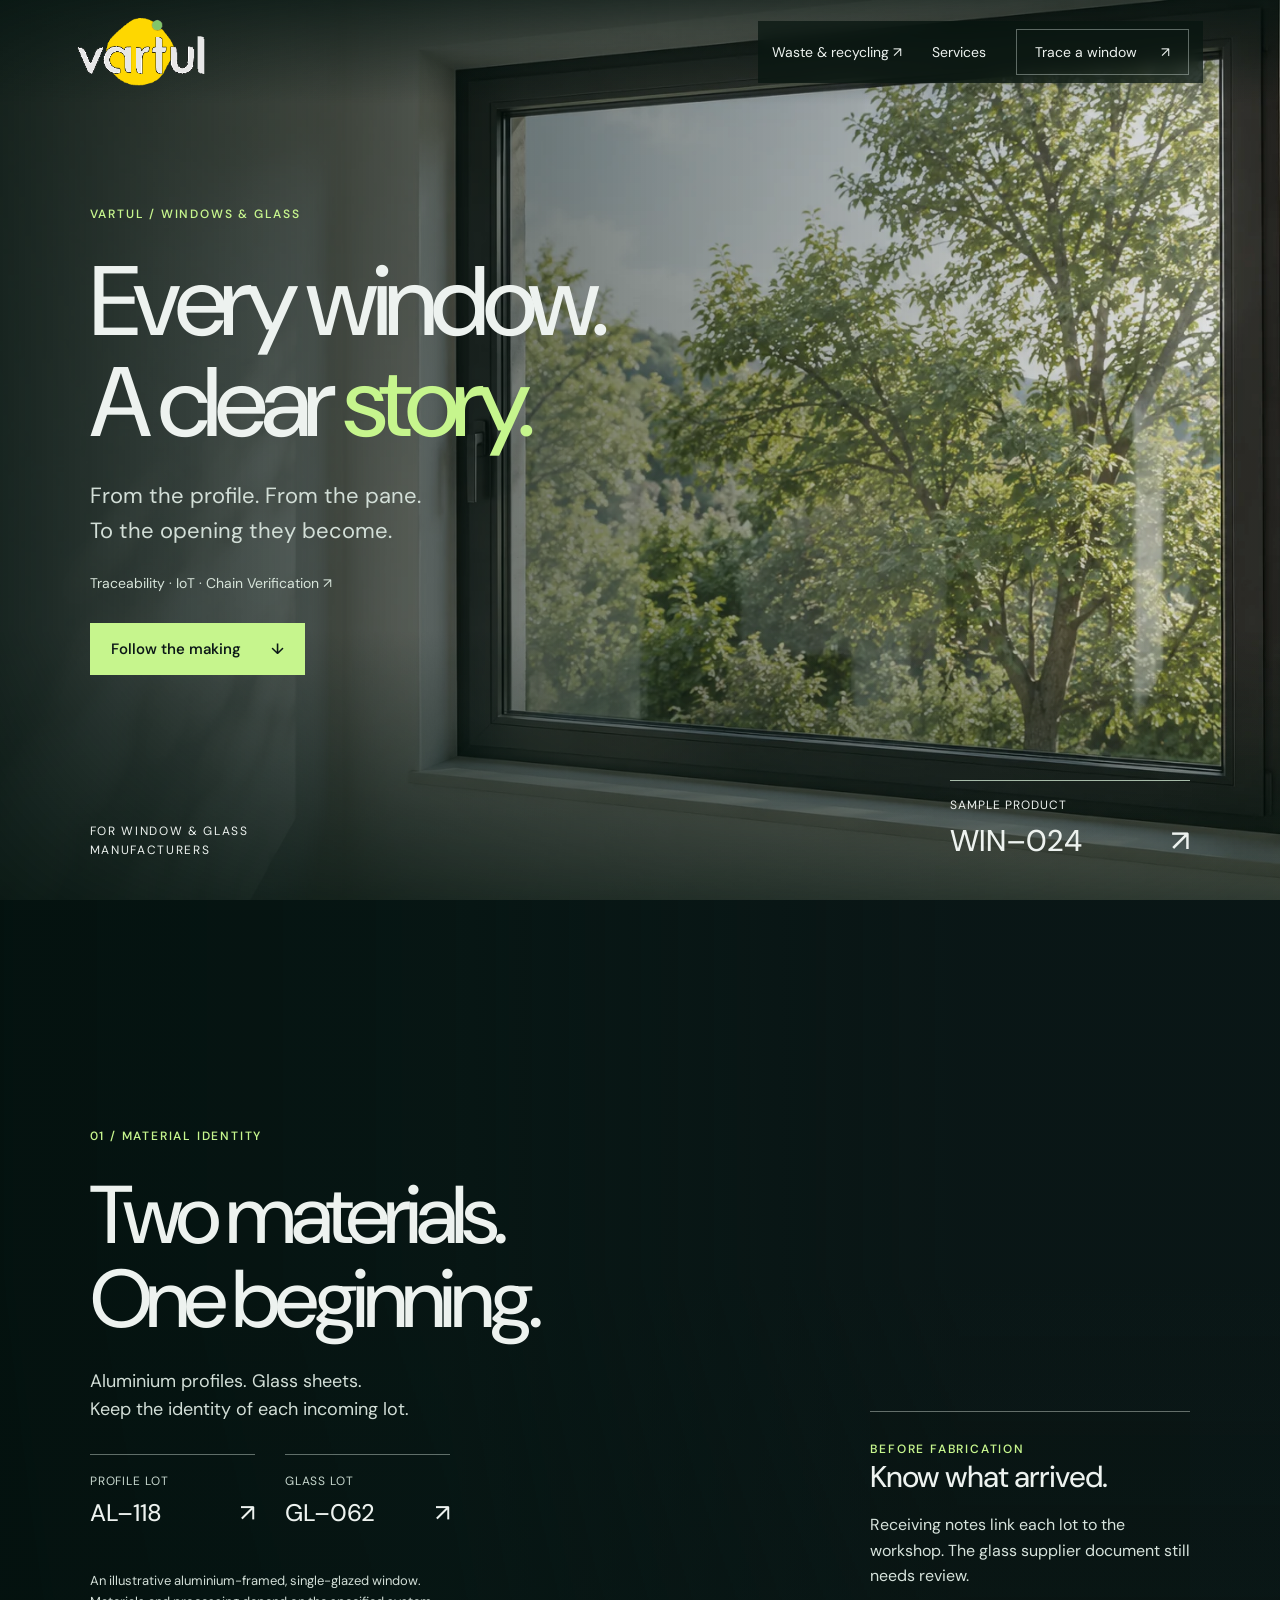
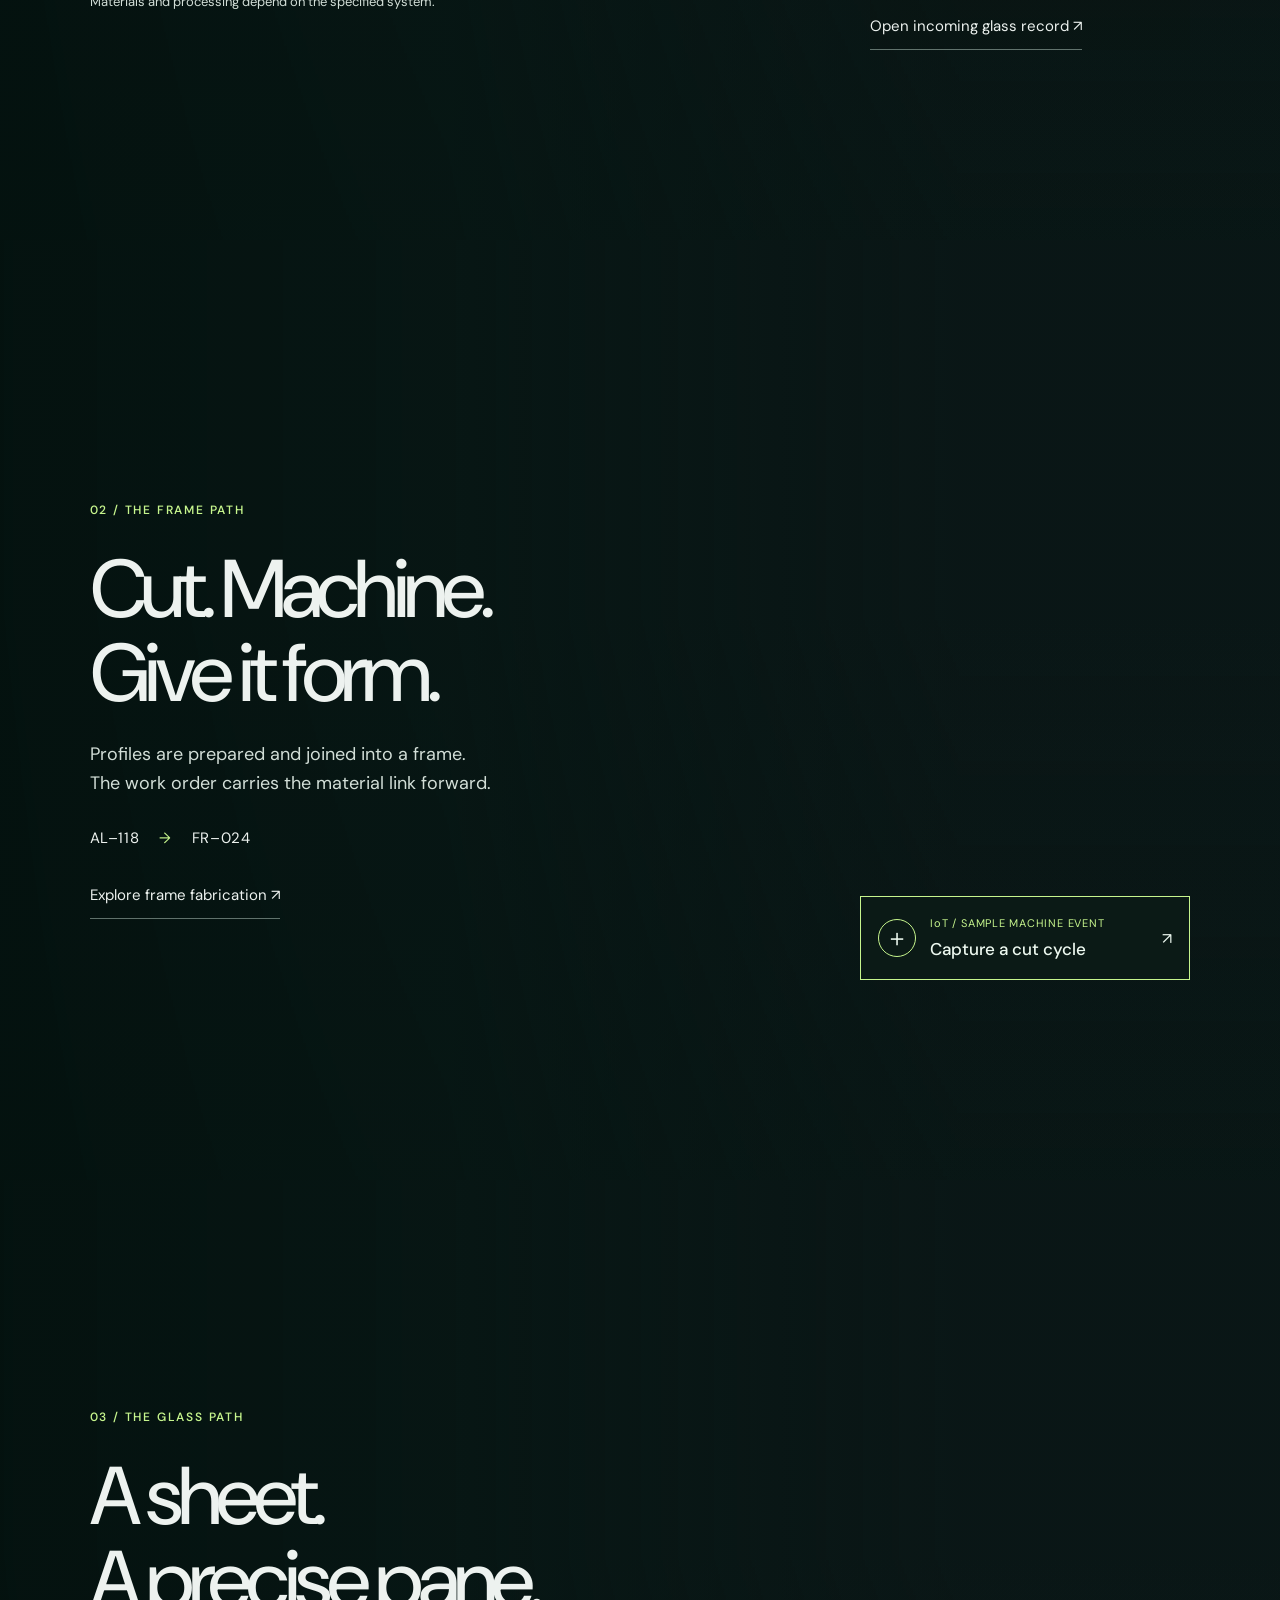
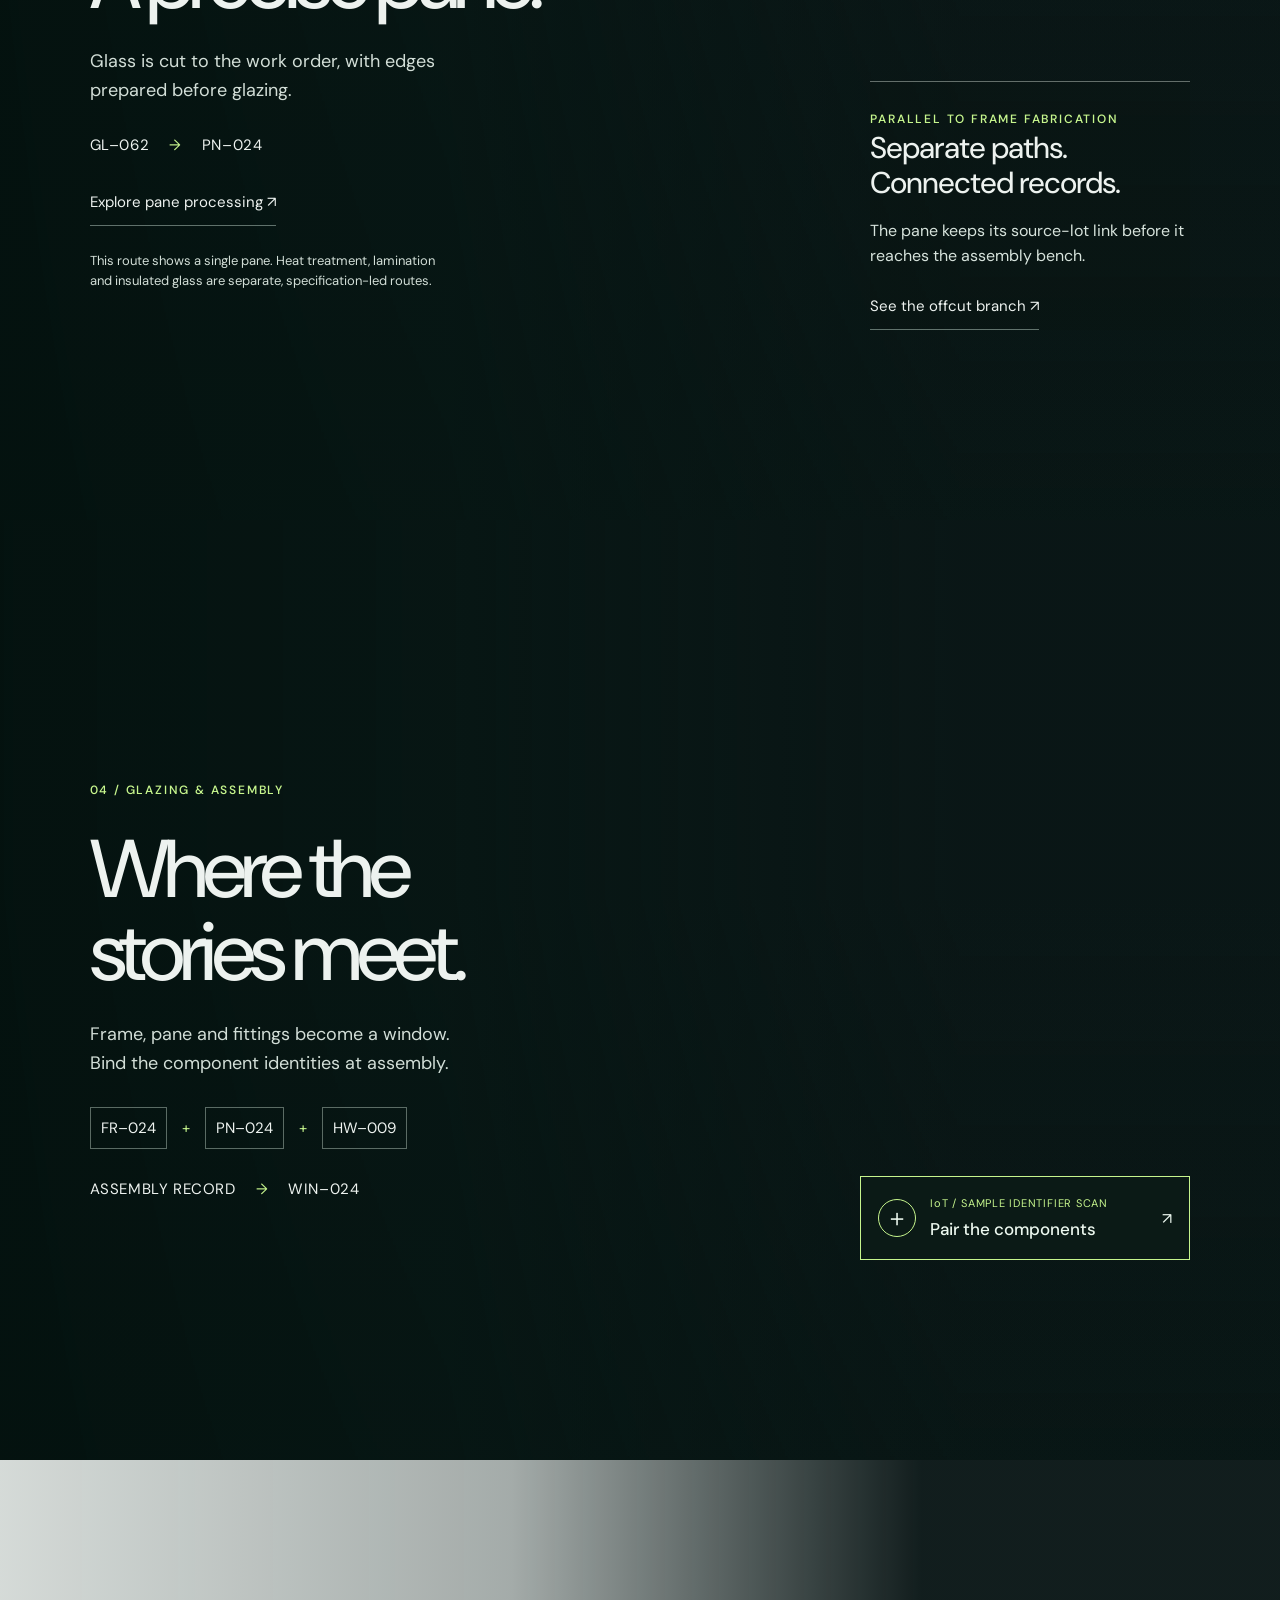
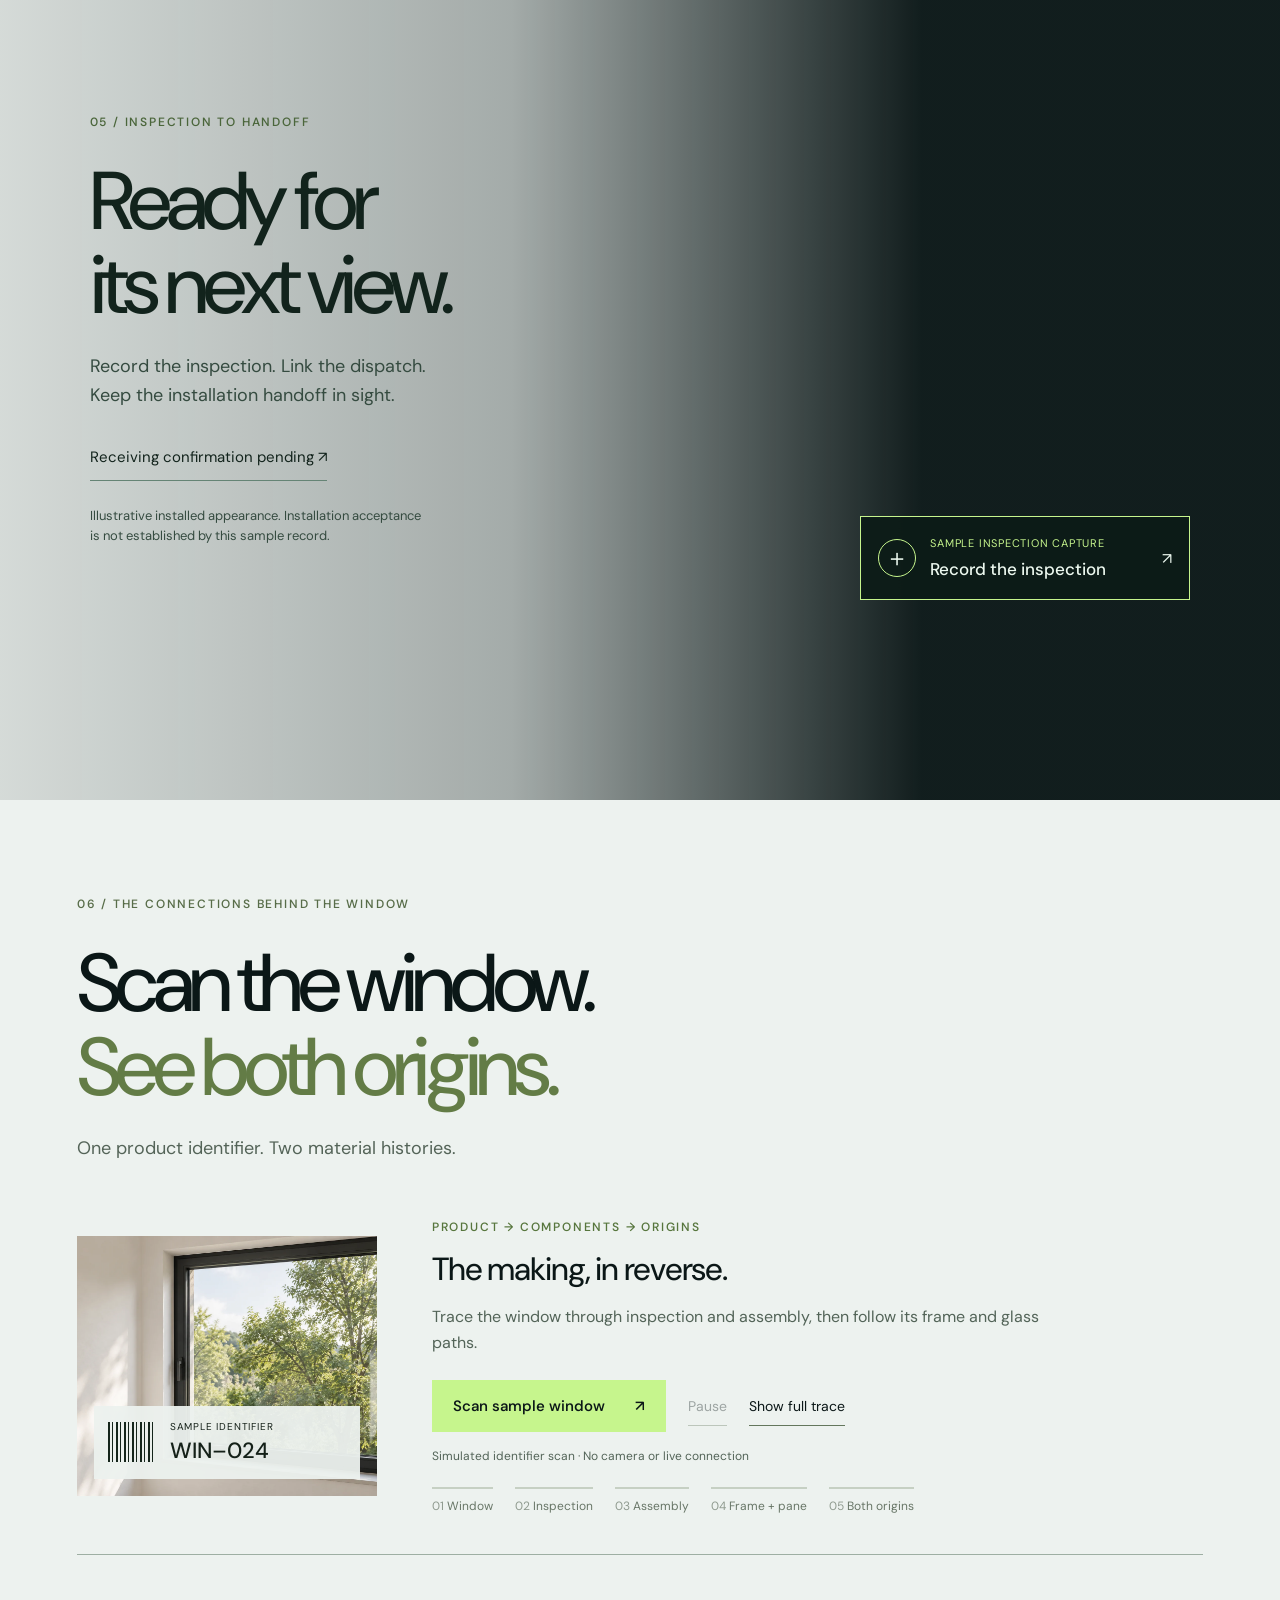
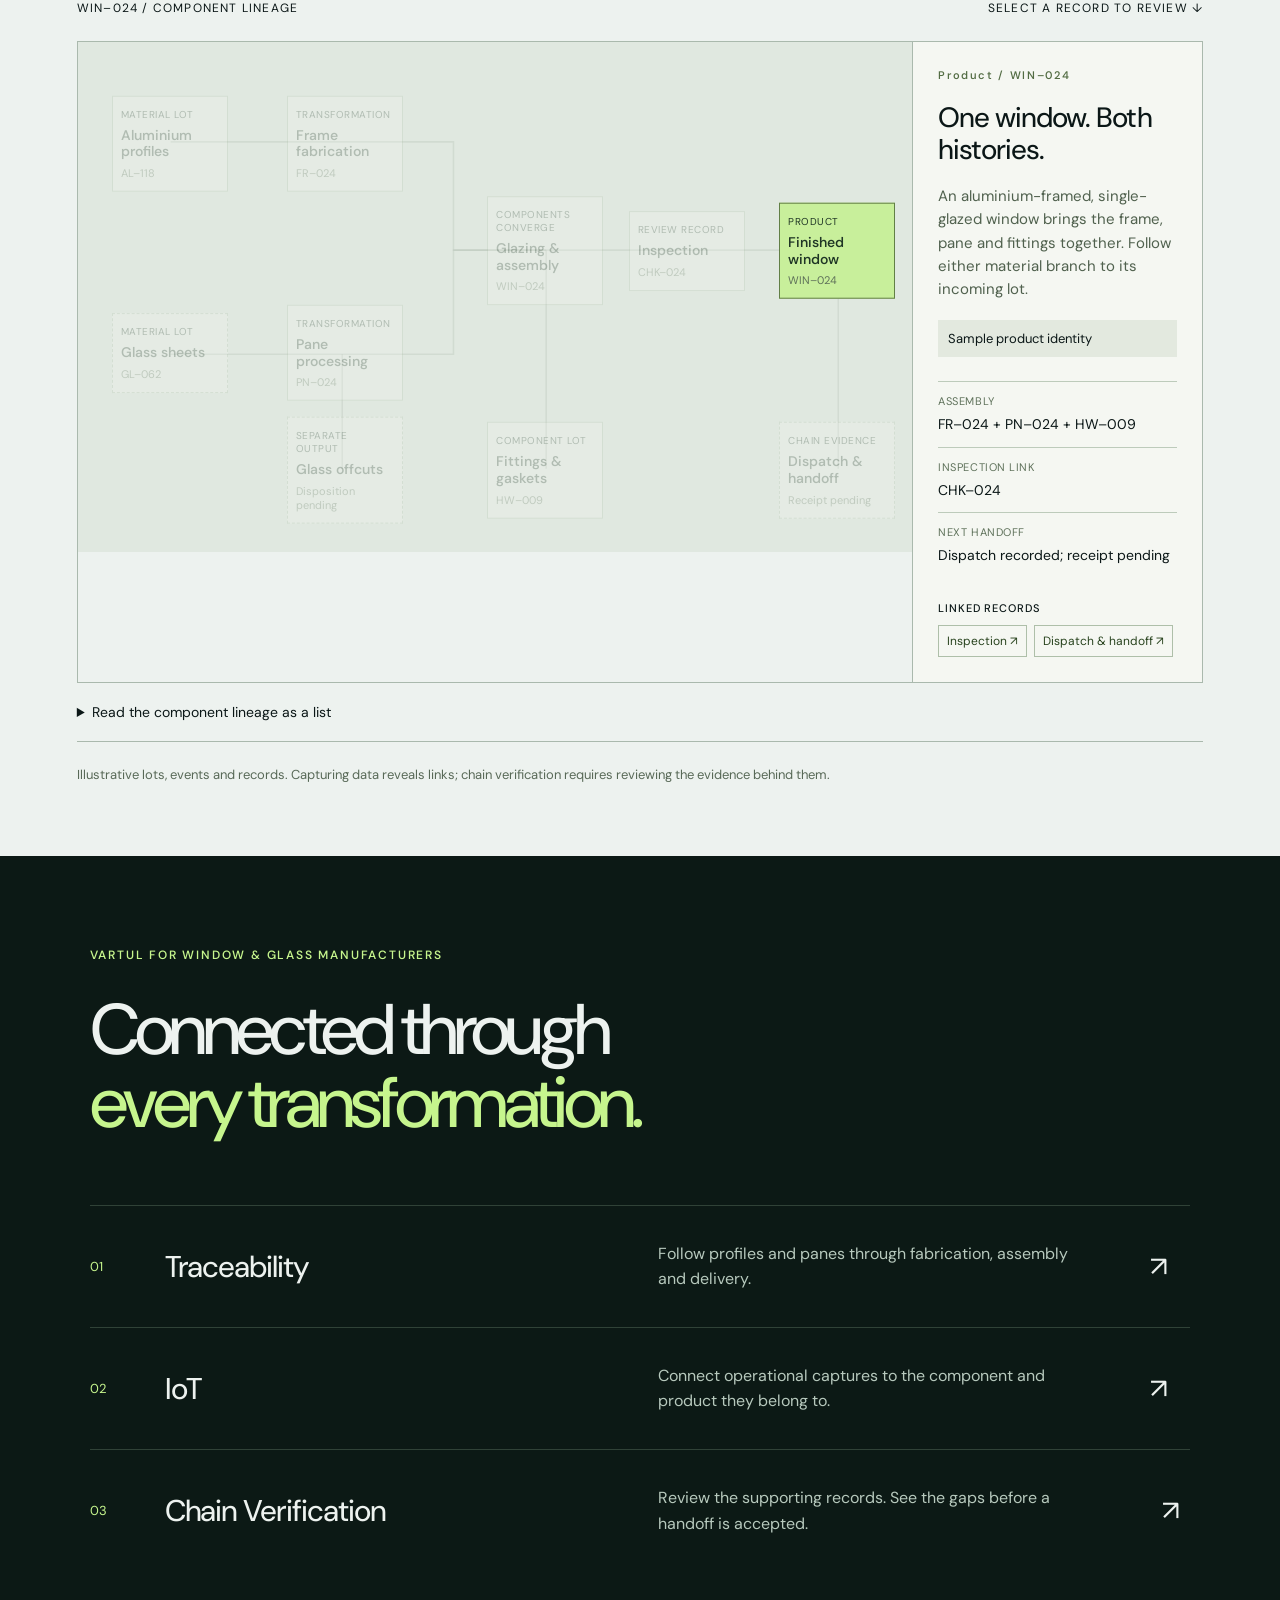
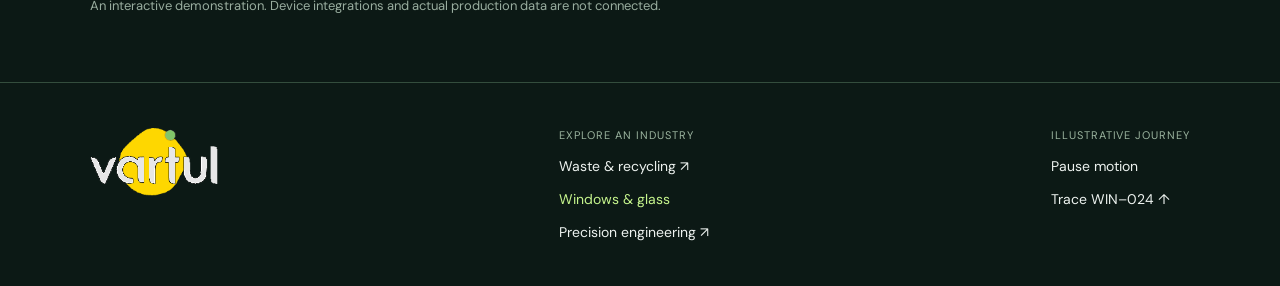
==== commit 39894311: "Add precision engineering manufacturing companion" ====
--- a/fenestration/index.html
+++ b/fenestration/index.html
@@ -16,5 +16,5 @@
 <section class="trace-section" id="trace" aria-labelledby="trace-title"><div class="trace-heading"><p class="eyebrow">06 / THE CONNECTIONS BEHIND THE WINDOW</p><h2 id="trace-title">Scan the window.<br><em>See both origins.</em></h2><p>One product identifier. Two material histories.</p></div><div class="scan-console"><div class="scan-product"><img src="finished.webp" alt="Illustrative finished aluminium-framed glazed window"><div class="product-tag"><span class="barcode" aria-hidden="true"></span><span><small>SAMPLE IDENTIFIER</small><strong>WIN–024</strong></span></div><span class="scan-beam" aria-hidden="true"></span></div><div class="scan-controls"><p class="eyebrow" id="scan-kicker">PRODUCT → COMPONENTS → ORIGINS</p><h3 id="scan-heading">The making, in reverse.</h3><p id="scan-copy">Trace the window through inspection and assembly, then follow its frame and glass paths.</p><div class="control-row"><button class="button" id="scan-start">Scan sample window <span>↗</span></button><button class="quiet" id="scan-pause" disabled>Pause</button><button class="quiet" id="scan-skip">Show full trace</button></div><p class="caption">Simulated identifier scan · No camera or live connection</p><ol class="scan-steps" aria-label="Reverse trace progress"><li>Window</li><li>Inspection</li><li>Assembly</li><li>Frame + pane</li><li>Both origins</li></ol></div></div>
 <div class="network-head"><span>WIN–024 / COMPONENT LINEAGE</span><span>SELECT A RECORD TO REVIEW ↓</span></div><div class="network-layout"><div class="network" aria-label="Window lineage network"><svg class="edges" viewBox="0 0 900 490" preserveAspectRatio="none" aria-hidden="true"><path data-edge="profile frame" d="M100 96H285"/><path data-edge="sheet pane" d="M100 300H285"/><path data-edge="frame assembly" d="M285 96H405V200H505"/><path data-edge="pane assembly" d="M285 300H405V200H505"/><path data-edge="hardware assembly" d="M505 410V200"/><path data-edge="assembly inspection" d="M505 200H657"/><path data-edge="inspection window" d="M657 200H820"/><path data-edge="pane offcuts" d="M285 300V410"/><path data-edge="window handoff" d="M820 200V410"/></svg><div id="network-nodes"></div></div><aside class="record-panel" id="record-panel" aria-labelledby="record-title" tabindex="-1"><div id="record-content"></div></aside></div><details class="linear-view"><summary>Read the component lineage as a list</summary><ol><li><button data-node="profile">Profile lot AL–118</button> → <button data-node="frame">Frame fabrication FR–024</button></li><li><button data-node="sheet">Glass lot GL–062</button> → <button data-node="pane">Pane processing PN–024</button></li><li>Frame + pane + <button data-node="hardware">fittings HW–009</button> → <button data-node="assembly">Assembly</button></li><li>Assembly → <button data-node="inspection">Inspection</button> → <button data-node="window">Window WIN–024</button></li><li>Window → <button data-node="handoff">Dispatch and installation handoff</button></li><li>Pane cutting → <button data-node="offcuts">Offcut record</button></li></ol></details><p class="trace-note">Illustrative lots, events and records. Capturing data reveals links; chain verification requires reviewing the evidence behind them.</p><p class="sr-only" id="scan-announcement" role="status"></p></section>
 <section class="services" id="services"><p class="eyebrow">VARTUL FOR WINDOW &amp; GLASS MANUFACTURERS</p><h2>Connected through<br><em>every transformation.</em></h2><div class="service-row"><span>01</span><h3>Traceability</h3><p>Follow profiles and panes through fabrication, assembly and delivery.</p><a href="#trace" aria-label="Explore traceability">↗</a></div><div class="service-row"><span>02</span><h3>IoT</h3><p>Connect operational captures to the component and product they belong to.</p><a href="#frame" aria-label="Explore sample IoT capture">↗</a></div><div class="service-row"><span>03</span><h3>Chain Verification</h3><p>Review the supporting records. See the gaps before a handoff is accepted.</p><button data-node="handoff" aria-label="Review sample handoff">↗</button></div><p class="caption">An interactive demonstration. Device integrations and actual production data are not connected.</p></section>
-<footer><a href="#top"><img class="logo" src="../vartul-logo.png" alt="Vartul" width="189" height="100"></a><div><span>EXPLORE AN INDUSTRY</span><a href="../">Waste &amp; recycling ↗</a><a href="#top" aria-current="page">Windows &amp; glass</a></div><div><span>ILLUSTRATIVE JOURNEY</span><button id="motion-toggle" aria-pressed="false">Pause motion</button><a href="#trace">Trace WIN–024 ↑</a></div></footer>
+<footer><a href="#top"><img class="logo" src="../vartul-logo.png" alt="Vartul" width="189" height="100"></a><div><span>EXPLORE AN INDUSTRY</span><a href="../">Waste &amp; recycling ↗</a><a href="#top" aria-current="page">Windows &amp; glass</a><a href="../precision-engineering/">Precision engineering ↗</a></div><div><span>ILLUSTRATIVE JOURNEY</span><button id="motion-toggle" aria-pressed="false">Pause motion</button><a href="#trace">Trace WIN–024 ↑</a></div></footer>
 </main></body></html>
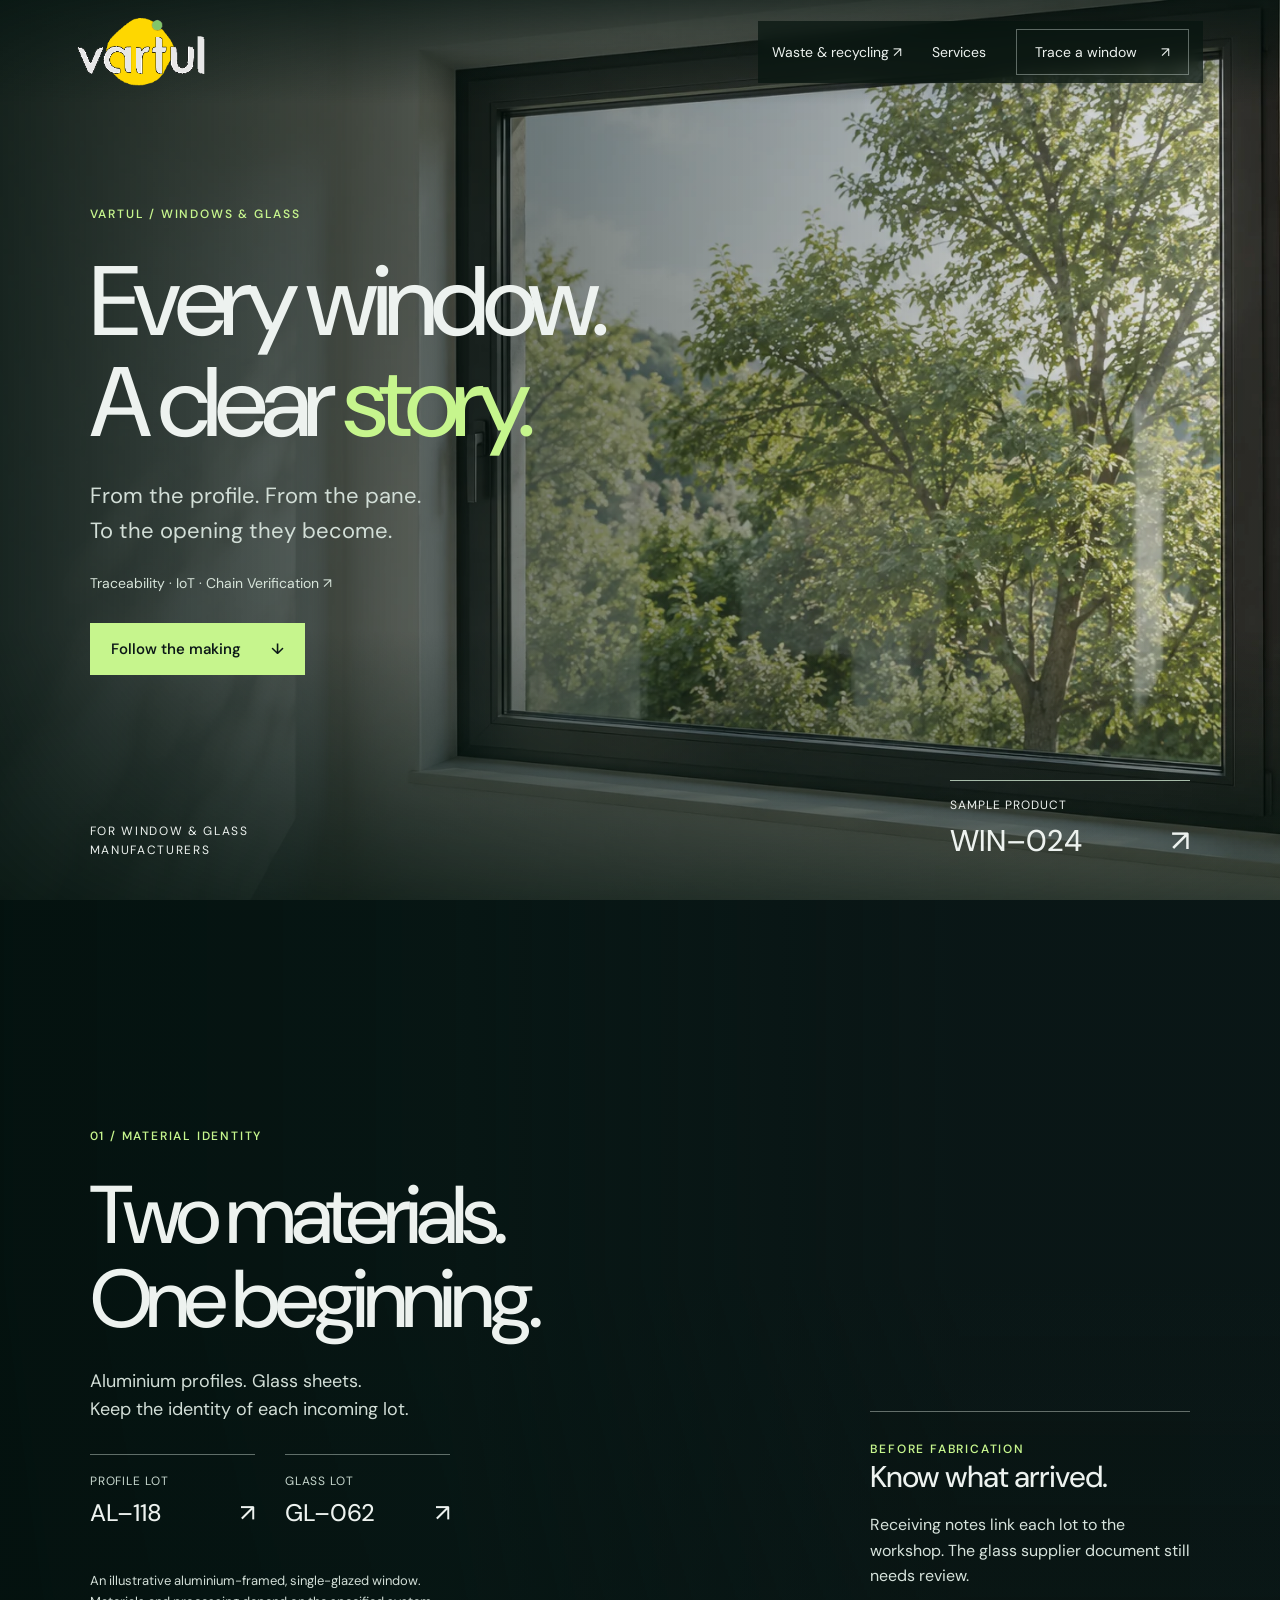
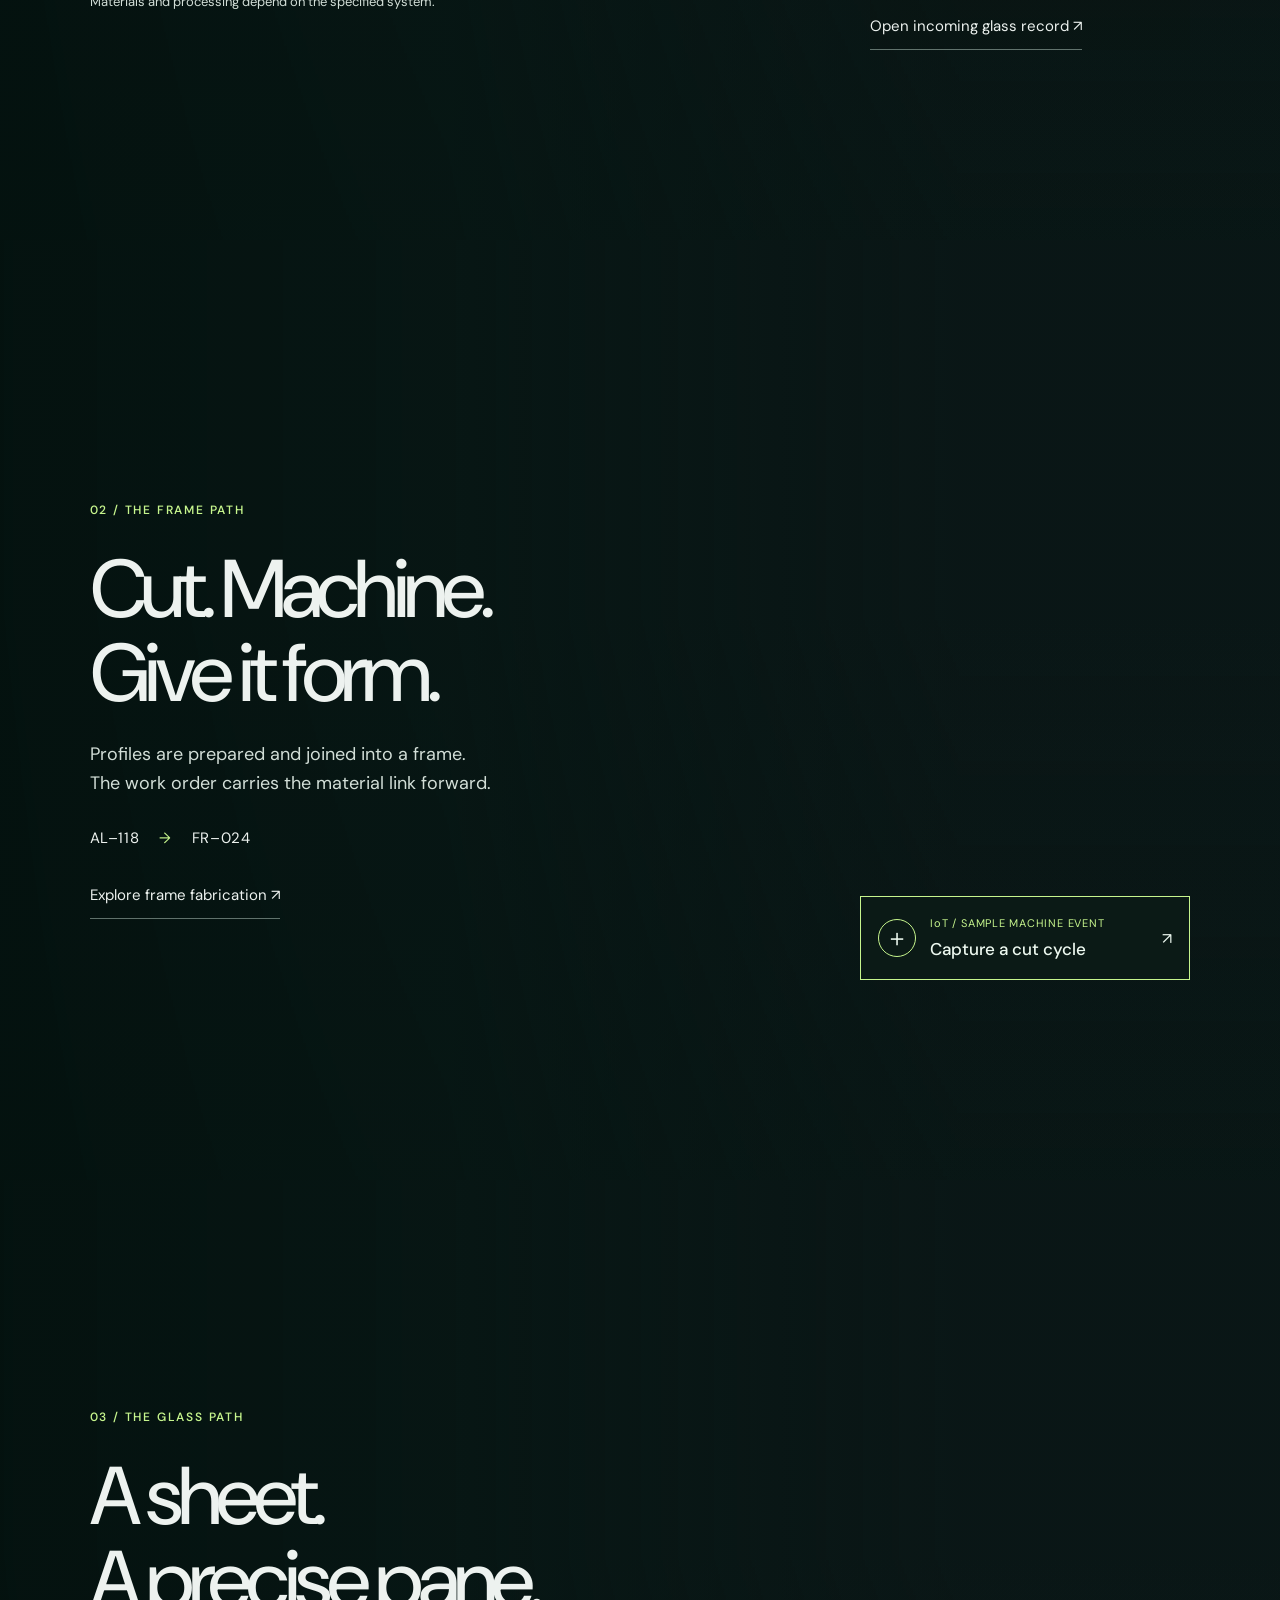
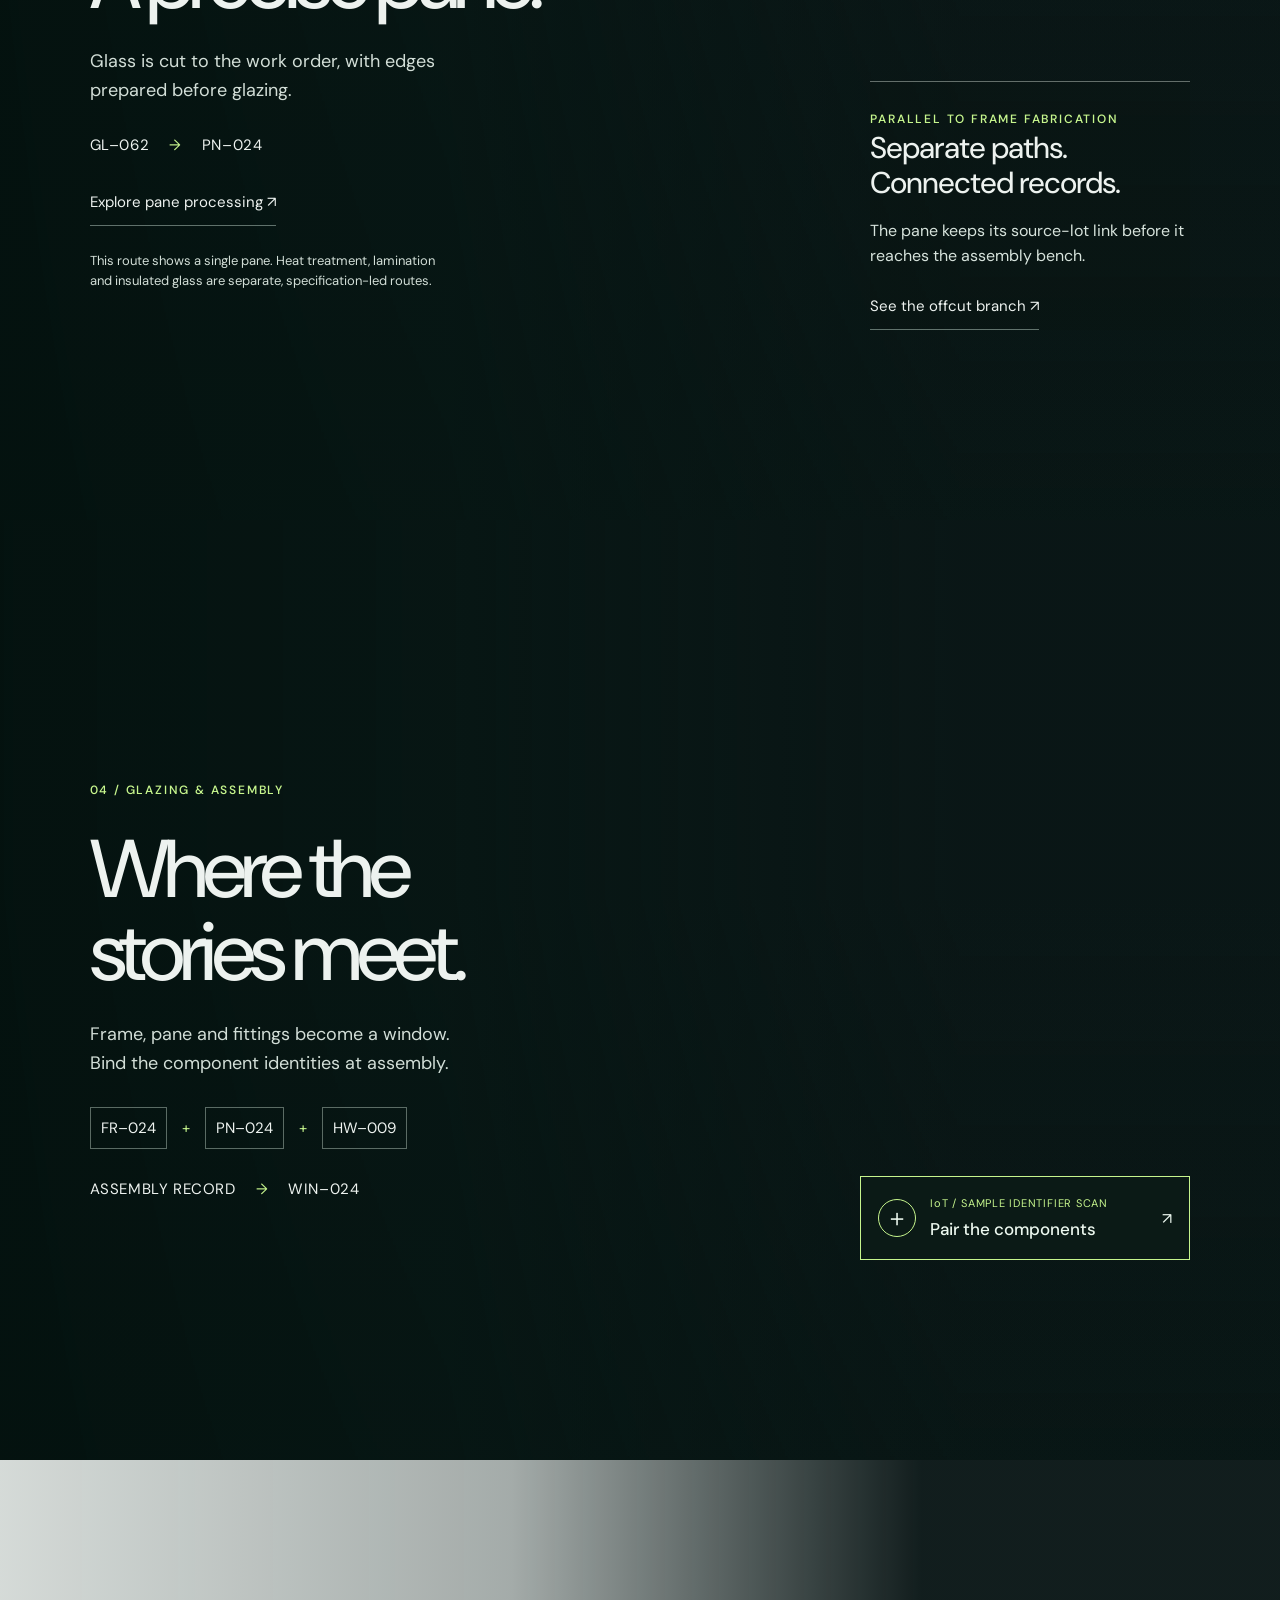
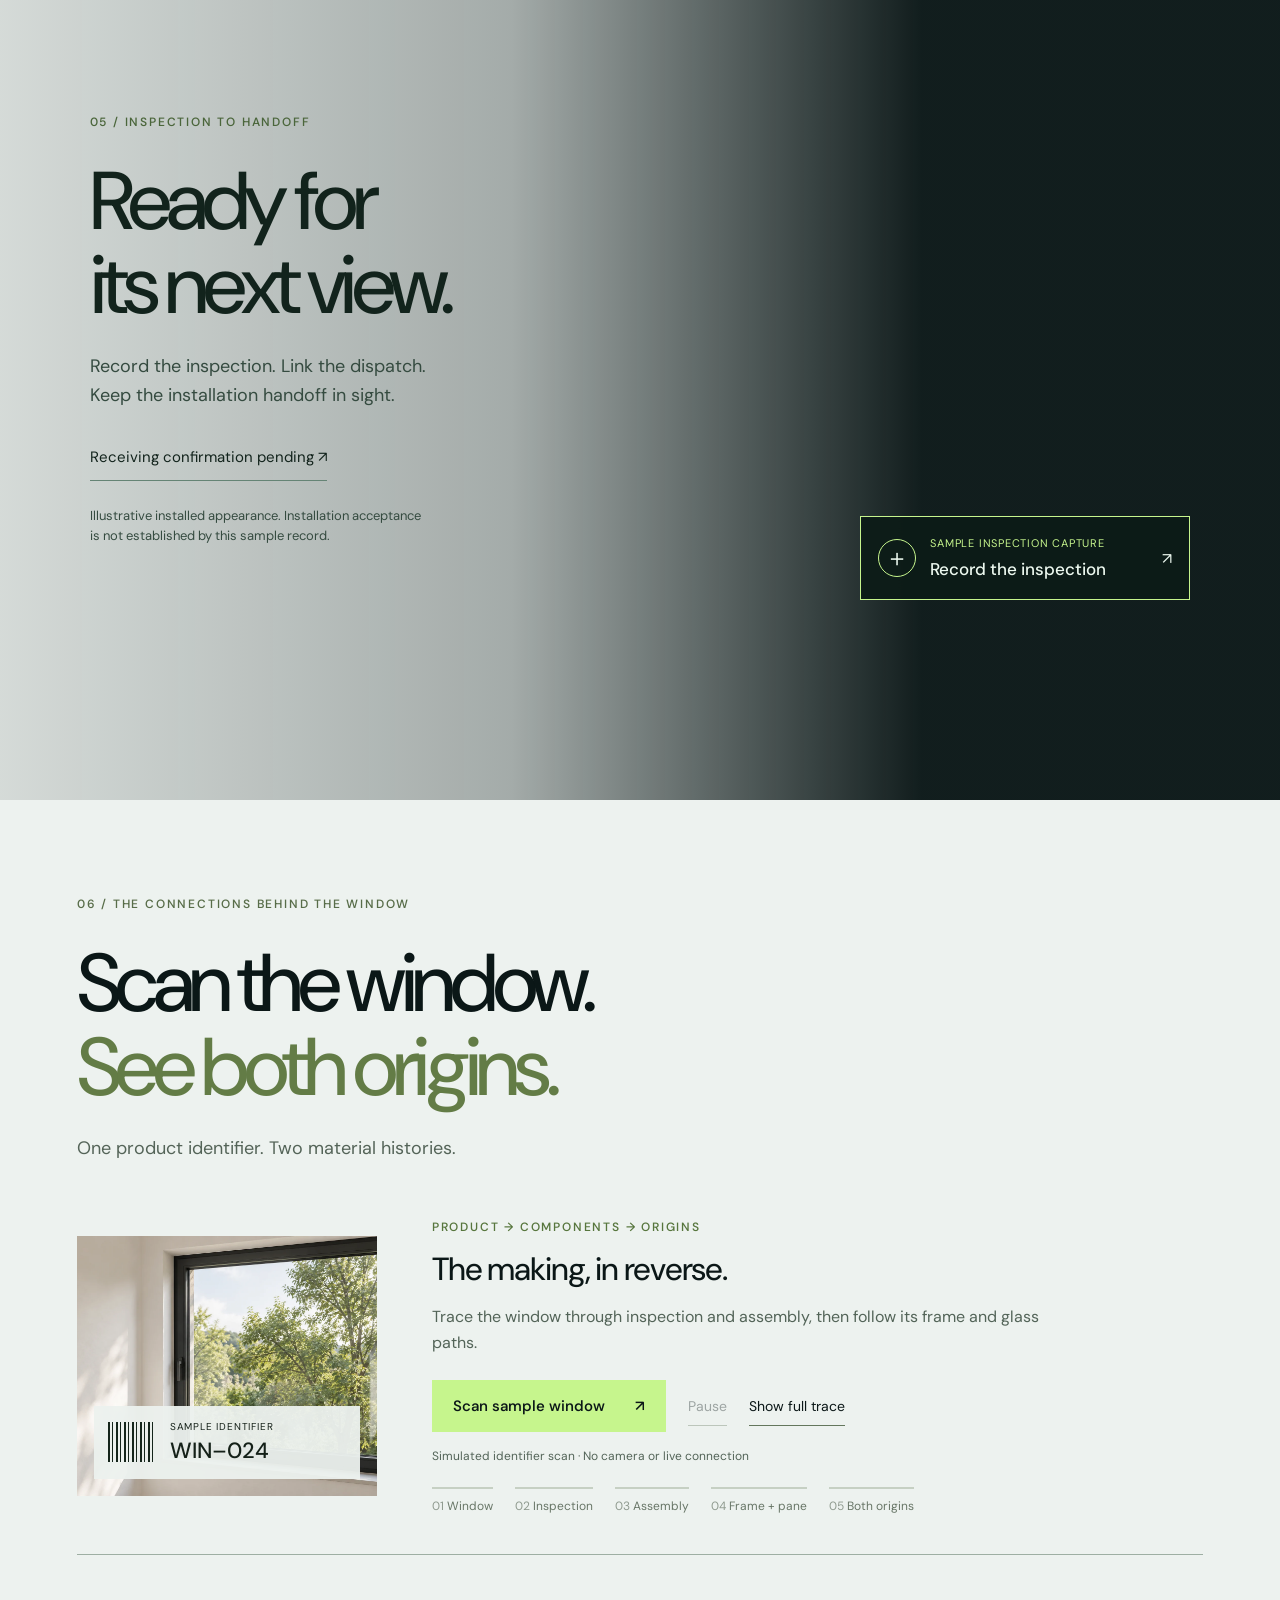
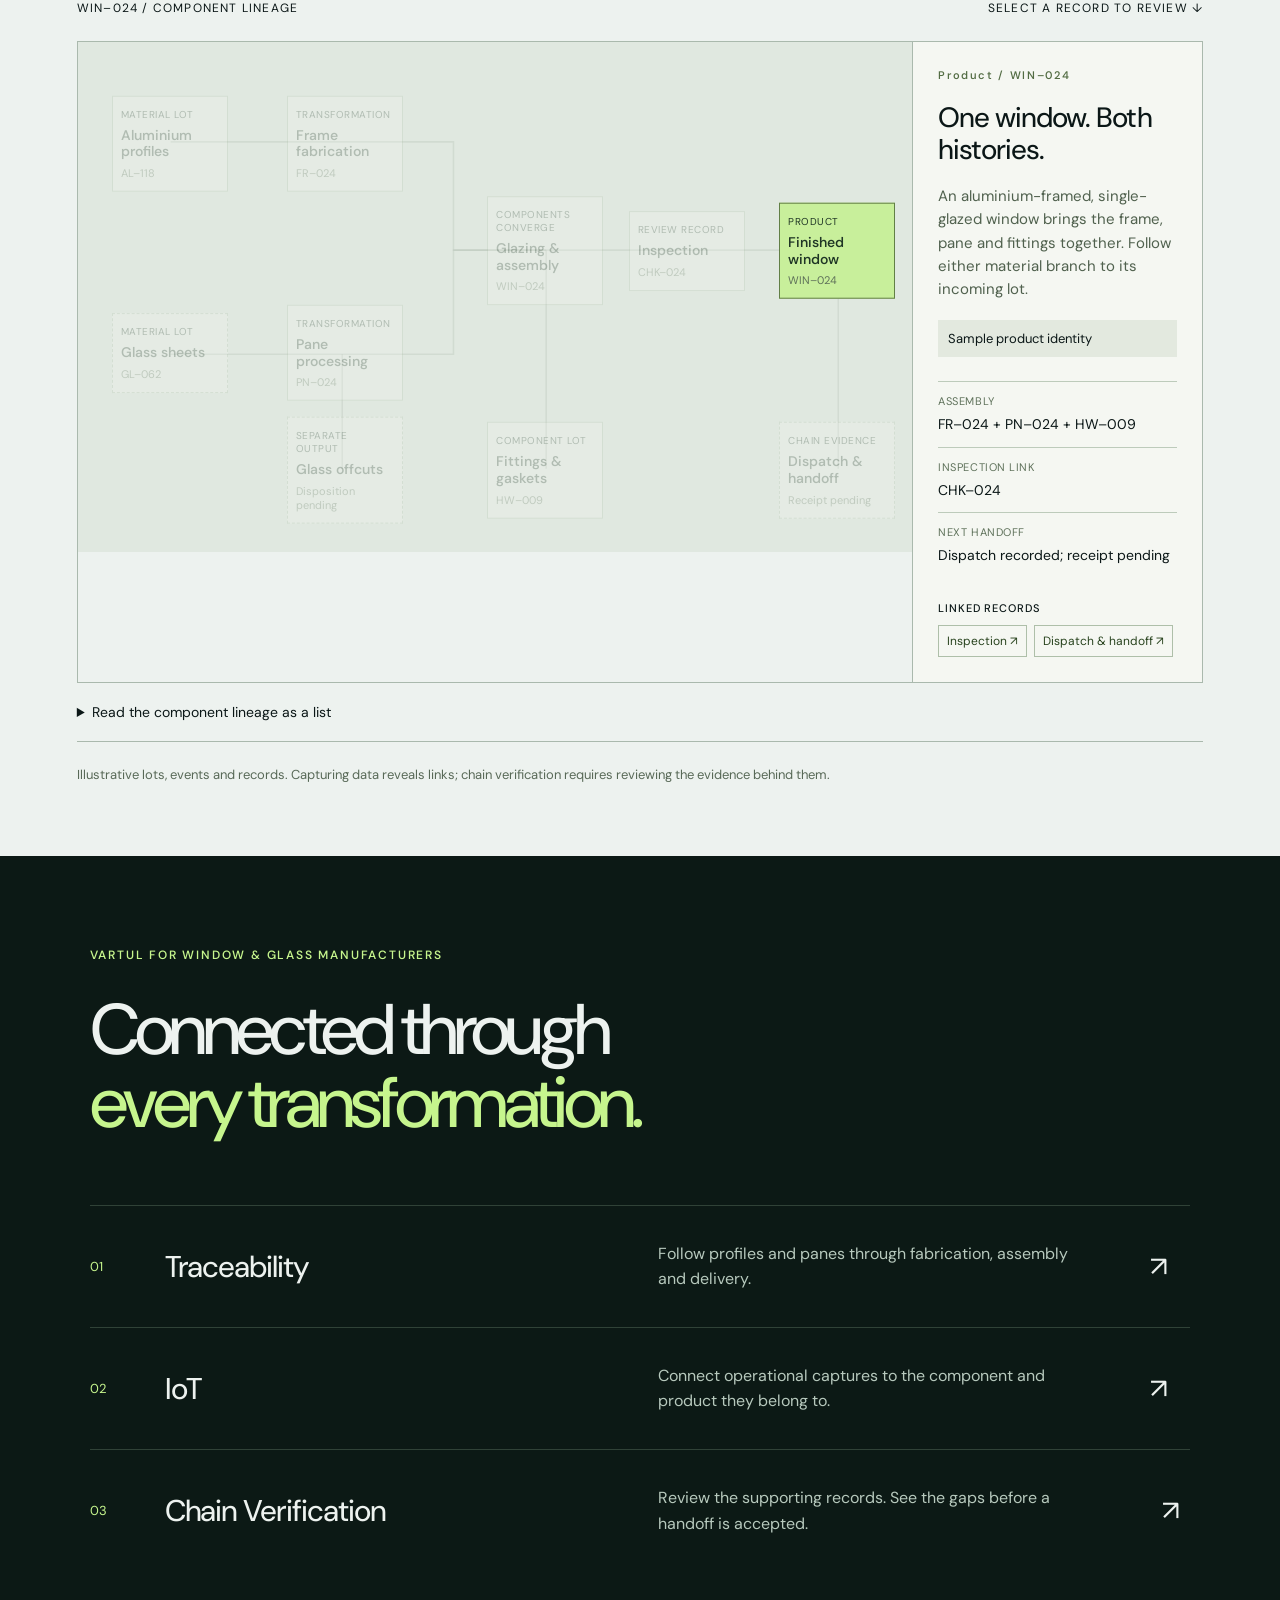
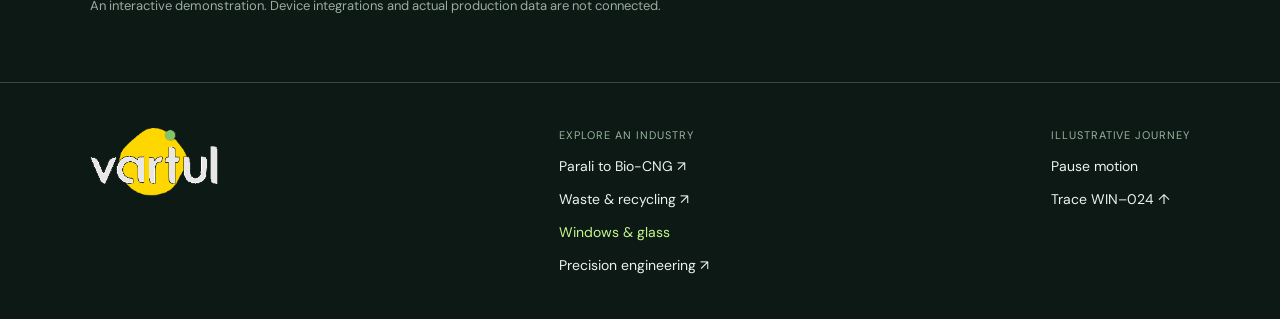
==== commit e932f0b2: "Add parali collector to Bio-CNG receipt companion" ====
--- a/fenestration/index.html
+++ b/fenestration/index.html
@@ -16,5 +16,5 @@
 <section class="trace-section" id="trace" aria-labelledby="trace-title"><div class="trace-heading"><p class="eyebrow">06 / THE CONNECTIONS BEHIND THE WINDOW</p><h2 id="trace-title">Scan the window.<br><em>See both origins.</em></h2><p>One product identifier. Two material histories.</p></div><div class="scan-console"><div class="scan-product"><img src="finished.webp" alt="Illustrative finished aluminium-framed glazed window"><div class="product-tag"><span class="barcode" aria-hidden="true"></span><span><small>SAMPLE IDENTIFIER</small><strong>WIN–024</strong></span></div><span class="scan-beam" aria-hidden="true"></span></div><div class="scan-controls"><p class="eyebrow" id="scan-kicker">PRODUCT → COMPONENTS → ORIGINS</p><h3 id="scan-heading">The making, in reverse.</h3><p id="scan-copy">Trace the window through inspection and assembly, then follow its frame and glass paths.</p><div class="control-row"><button class="button" id="scan-start">Scan sample window <span>↗</span></button><button class="quiet" id="scan-pause" disabled>Pause</button><button class="quiet" id="scan-skip">Show full trace</button></div><p class="caption">Simulated identifier scan · No camera or live connection</p><ol class="scan-steps" aria-label="Reverse trace progress"><li>Window</li><li>Inspection</li><li>Assembly</li><li>Frame + pane</li><li>Both origins</li></ol></div></div>
 <div class="network-head"><span>WIN–024 / COMPONENT LINEAGE</span><span>SELECT A RECORD TO REVIEW ↓</span></div><div class="network-layout"><div class="network" aria-label="Window lineage network"><svg class="edges" viewBox="0 0 900 490" preserveAspectRatio="none" aria-hidden="true"><path data-edge="profile frame" d="M100 96H285"/><path data-edge="sheet pane" d="M100 300H285"/><path data-edge="frame assembly" d="M285 96H405V200H505"/><path data-edge="pane assembly" d="M285 300H405V200H505"/><path data-edge="hardware assembly" d="M505 410V200"/><path data-edge="assembly inspection" d="M505 200H657"/><path data-edge="inspection window" d="M657 200H820"/><path data-edge="pane offcuts" d="M285 300V410"/><path data-edge="window handoff" d="M820 200V410"/></svg><div id="network-nodes"></div></div><aside class="record-panel" id="record-panel" aria-labelledby="record-title" tabindex="-1"><div id="record-content"></div></aside></div><details class="linear-view"><summary>Read the component lineage as a list</summary><ol><li><button data-node="profile">Profile lot AL–118</button> → <button data-node="frame">Frame fabrication FR–024</button></li><li><button data-node="sheet">Glass lot GL–062</button> → <button data-node="pane">Pane processing PN–024</button></li><li>Frame + pane + <button data-node="hardware">fittings HW–009</button> → <button data-node="assembly">Assembly</button></li><li>Assembly → <button data-node="inspection">Inspection</button> → <button data-node="window">Window WIN–024</button></li><li>Window → <button data-node="handoff">Dispatch and installation handoff</button></li><li>Pane cutting → <button data-node="offcuts">Offcut record</button></li></ol></details><p class="trace-note">Illustrative lots, events and records. Capturing data reveals links; chain verification requires reviewing the evidence behind them.</p><p class="sr-only" id="scan-announcement" role="status"></p></section>
 <section class="services" id="services"><p class="eyebrow">VARTUL FOR WINDOW &amp; GLASS MANUFACTURERS</p><h2>Connected through<br><em>every transformation.</em></h2><div class="service-row"><span>01</span><h3>Traceability</h3><p>Follow profiles and panes through fabrication, assembly and delivery.</p><a href="#trace" aria-label="Explore traceability">↗</a></div><div class="service-row"><span>02</span><h3>IoT</h3><p>Connect operational captures to the component and product they belong to.</p><a href="#frame" aria-label="Explore sample IoT capture">↗</a></div><div class="service-row"><span>03</span><h3>Chain Verification</h3><p>Review the supporting records. See the gaps before a handoff is accepted.</p><button data-node="handoff" aria-label="Review sample handoff">↗</button></div><p class="caption">An interactive demonstration. Device integrations and actual production data are not connected.</p></section>
-<footer><a href="#top"><img class="logo" src="../vartul-logo.png" alt="Vartul" width="189" height="100"></a><div><span>EXPLORE AN INDUSTRY</span><a href="../">Waste &amp; recycling ↗</a><a href="#top" aria-current="page">Windows &amp; glass</a><a href="../precision-engineering/">Precision engineering ↗</a></div><div><span>ILLUSTRATIVE JOURNEY</span><button id="motion-toggle" aria-pressed="false">Pause motion</button><a href="#trace">Trace WIN–024 ↑</a></div></footer>
+<footer><a href="#top"><img class="logo" src="../vartul-logo.png" alt="Vartul" width="189" height="100"></a><div><span>EXPLORE AN INDUSTRY</span><a href="../parali/">Parali to Bio-CNG ↗</a><a href="../">Waste &amp; recycling ↗</a><a href="#top" aria-current="page">Windows &amp; glass</a><a href="../precision-engineering/">Precision engineering ↗</a></div><div><span>ILLUSTRATIVE JOURNEY</span><button id="motion-toggle" aria-pressed="false">Pause motion</button><a href="#trace">Trace WIN–024 ↑</a></div></footer>
 </main></body></html>
